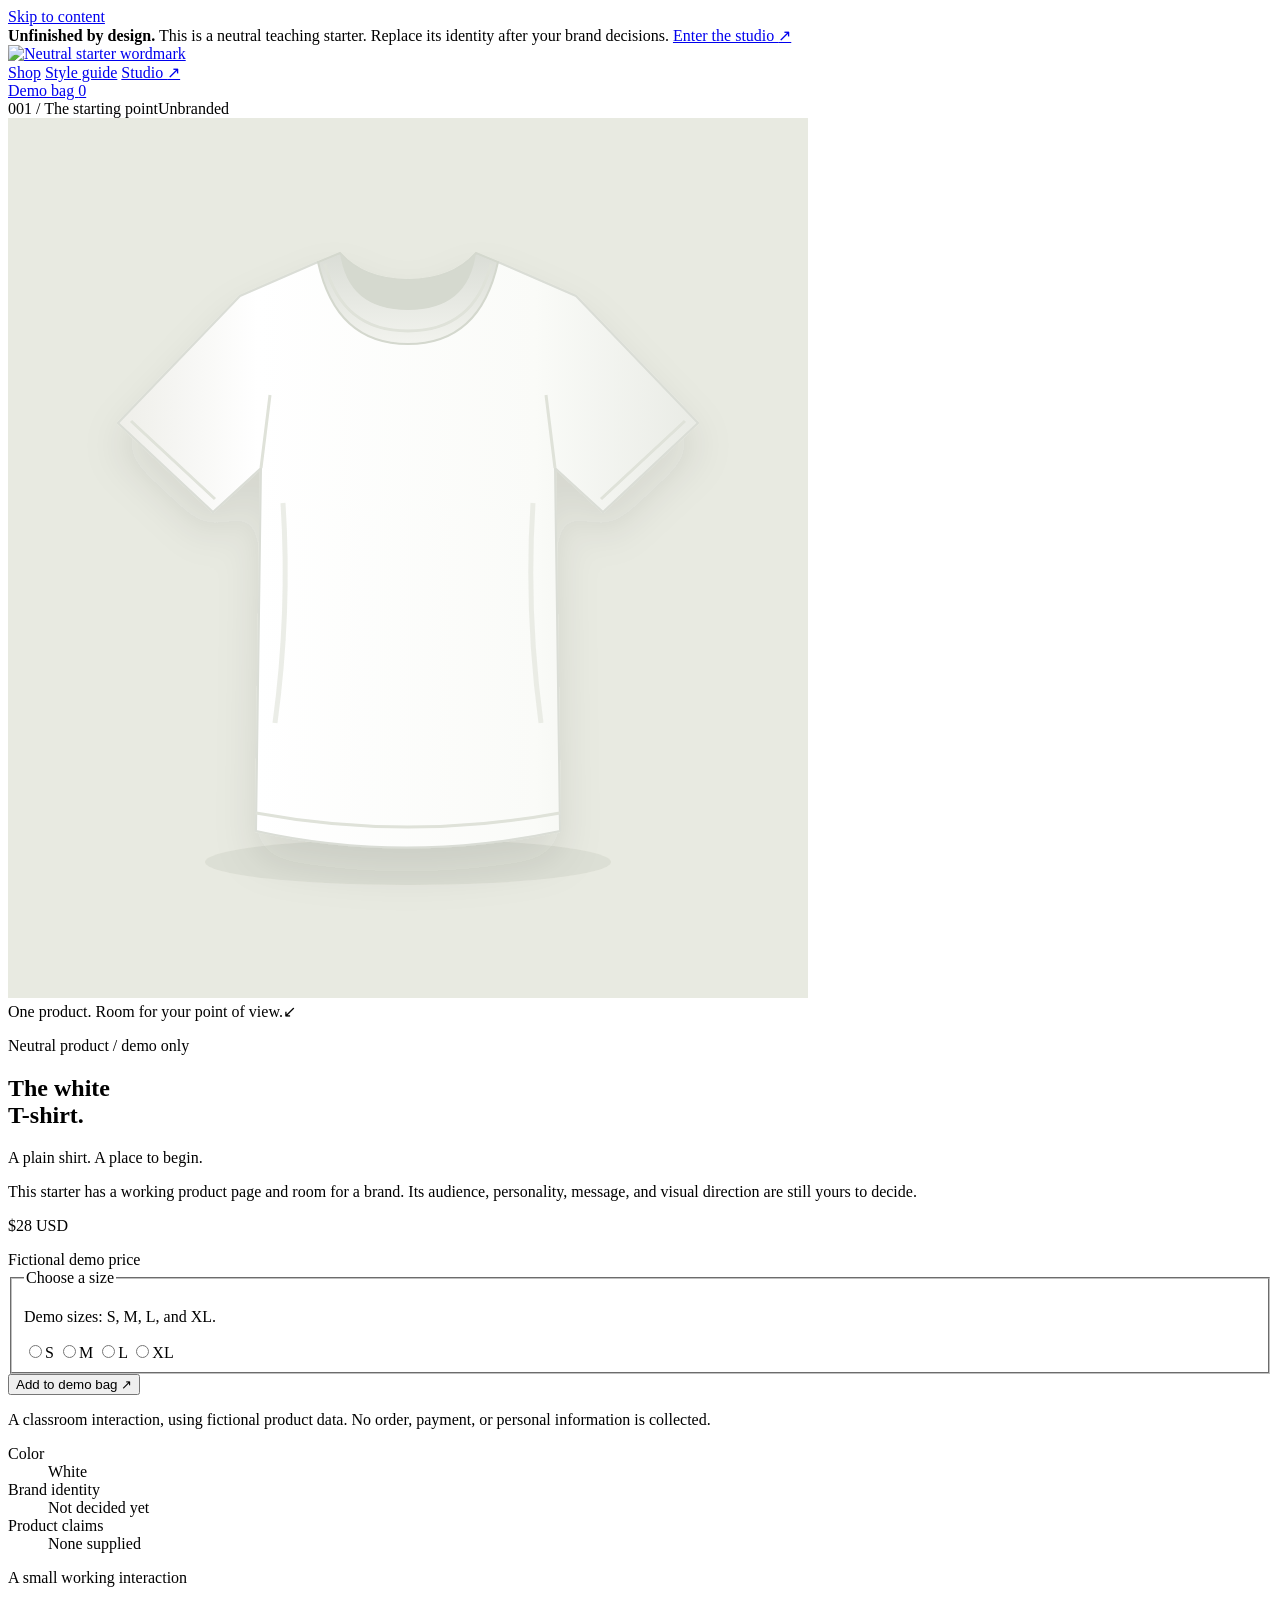
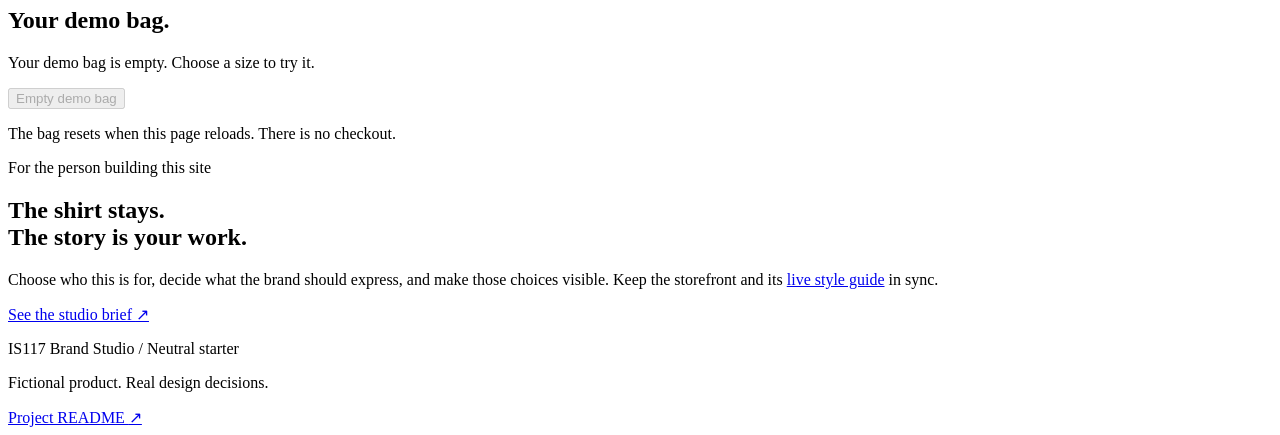
==== public/index.html @ ec57bdcc "Initial commit" ====
<!doctype html>
<html lang="en">
  <head>
    <meta charset="utf-8" />
    <meta name="viewport" content="width=device-width, initial-scale=1" />
    <meta
      name="description"
      content="An unfinished, neutral T-shirt storefront for the IS117 Brand Studio. Build a brand through deliberate, visible design choices."
    />
    <title>Your Brand — neutral storefront starter</title>
    <link rel="icon" href="data:," />
    <link rel="stylesheet" href="styles.css" />
    <script src="shop.js" defer></script>
  </head>
  <body>
    <a class="skip-link" href="#main">Skip to content</a>
    <aside class="starter-notice" aria-label="Starter information">
      <span
        ><strong>Unfinished by design.</strong> This is a neutral teaching
        starter. Replace its identity after your brand decisions.</span
      >
      <a href="studio.html"
        >Enter the studio <span aria-hidden="true">↗</span></a
      >
    </aside>
    <header class="site-header wrap">
      <a
        class="brand-link"
        href="index.html"
        aria-label="Your Brand storefront home"
        ><img
          class="wordmark"
          src="assets/wordmark.svg"
          alt="Neutral starter wordmark"
          width="175"
          height="26"
      /></a>
      <nav class="main-nav" aria-label="Main navigation">
        <a class="nav-link" href="index.html" aria-current="page">Shop</a>
        <a class="nav-link" href="styleguide.html">Style guide</a>
        <a class="nav-link" href="studio.html"
          >Studio <span aria-hidden="true">↗</span></a
        >
      </nav>
      <a class="bag-link" href="#demo-bag" aria-label="View demo bag"
        >Demo bag <span id="bag-count" class="bag-count">0</span></a
      >
    </header>

    <main id="main">
      <section class="product-section wrap" aria-labelledby="product-title">
        <div class="product-visual">
          <div class="visual-label">
            <span>001 / The starting point</span><span>Unbranded</span>
          </div>
          <img
            class="shirt-image"
            src="assets/white-shirt.svg"
            alt="Plain white, unbranded short-sleeved T-shirt"
            width="800"
            height="880"
            fetchpriority="high"
          />
          <div class="image-caption">
            <span>One product. Room for your point of view.</span
            ><span aria-hidden="true">↙</span>
          </div>
        </div>
        <div class="product-information">
          <p class="eyebrow">
            <span class="status-dot" aria-hidden="true"></span> Neutral product
            / demo only
          </p>
          <h1 id="product-title">The white<br />T-shirt.</h1>
          <p class="product-intro">A plain shirt. A place to begin.</p>
          <p class="muted product-description">
            This starter has a working product page and room for a brand. Its
            audience, personality, message, and visual direction are still yours
            to decide.
          </p>
          <div class="price-row">
            <p class="price">$28 <span>USD</span></p>
            <span class="micro-label">Fictional demo price</span>
          </div>
          <form id="product-form" class="product-form" novalidate>
            <fieldset aria-describedby="size-help size-error">
              <legend>Choose a size</legend>
              <p id="size-help" class="field-help">
                Demo sizes: S, M, L, and XL.
              </p>
              <div class="size-options">
                <label class="size-option"
                  ><input type="radio" name="size" value="S" /><span
                    >S</span
                  ></label
                >
                <label class="size-option"
                  ><input type="radio" name="size" value="M" /><span
                    >M</span
                  ></label
                >
                <label class="size-option"
                  ><input type="radio" name="size" value="L" /><span
                    >L</span
                  ></label
                >
                <label class="size-option"
                  ><input type="radio" name="size" value="XL" /><span
                    >XL</span
                  ></label
                >
              </div>
              <p id="size-error" class="field-error" role="alert" hidden>
                Choose a size before adding the shirt to your demo bag.
              </p>
            </fieldset>
            <button class="button button-primary add-button" type="submit">
              Add to demo bag <span aria-hidden="true">↗</span>
            </button>
          </form>
          <p class="demo-disclaimer">
            A classroom interaction, using fictional product data. No order,
            payment, or personal information is collected.
          </p>
          <dl class="product-facts">
            <div>
              <dt>Color</dt>
              <dd>White</dd>
            </div>
            <div>
              <dt>Brand identity</dt>
              <dd>Not decided yet</dd>
            </div>
            <div>
              <dt>Product claims</dt>
              <dd>None supplied</dd>
            </div>
          </dl>
        </div>
      </section>

      <section
        id="demo-bag"
        class="bag-section wrap"
        aria-labelledby="bag-title"
      >
        <div>
          <p class="eyebrow">A small working interaction</p>
          <h2 id="bag-title">Your demo bag.</h2>
        </div>
        <div class="bag-details">
          <p
            id="bag-status"
            class="bag-message"
            role="status"
            aria-live="polite"
            aria-atomic="true"
          >
            Your demo bag is empty. Choose a size to try it.
          </p>
          <ul id="bag-items" class="bag-items"></ul>
          <button id="clear-bag" class="text-button" type="button" disabled>
            Empty demo bag
          </button>
          <p class="field-help">
            The bag resets when this page reloads. There is no checkout.
          </p>
        </div>
      </section>

      <section class="starter-next wrap" aria-labelledby="next-title">
        <p class="eyebrow">For the person building this site</p>
        <h2 id="next-title">The shirt stays.<br />The story is your work.</h2>
        <div>
          <p>
            Choose who this is for, decide what the brand should express, and
            make those choices visible. Keep the storefront and its
            <a href="styleguide.html">live style guide</a> in sync.
          </p>
          <a class="button button-secondary" href="studio.html"
            >See the studio brief <span aria-hidden="true">↗</span></a
          >
        </div>
      </section>
    </main>

    <footer class="site-footer wrap">
      <p>
        IS117 Brand Studio <span class="footer-separator"> / </span> Neutral
        starter
      </p>
      <p class="footer-tagline">Fictional product. Real design decisions.</p>
      <a href="https://github.com/kaw393939/is117-brand-studio#readme"
        >Project README <span aria-hidden="true">↗</span></a
      >
    </footer>
  </body>
</html>
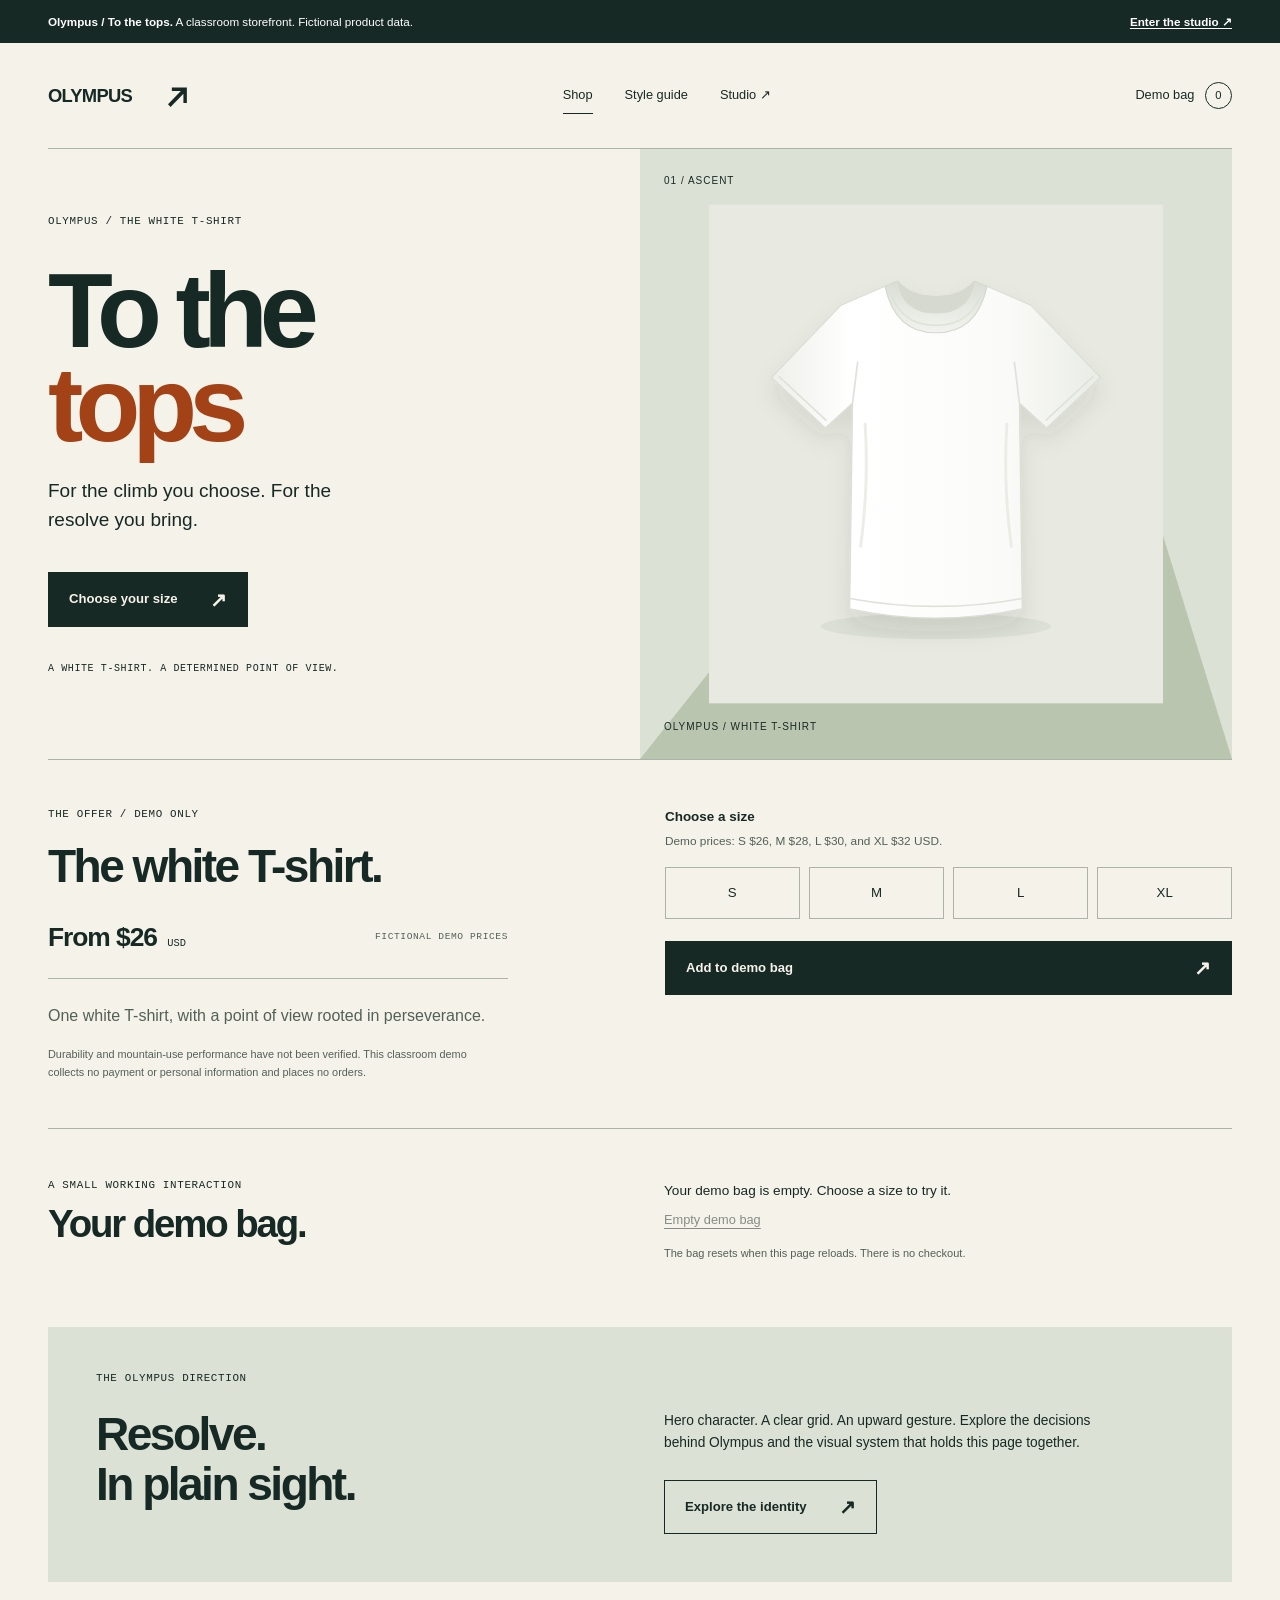
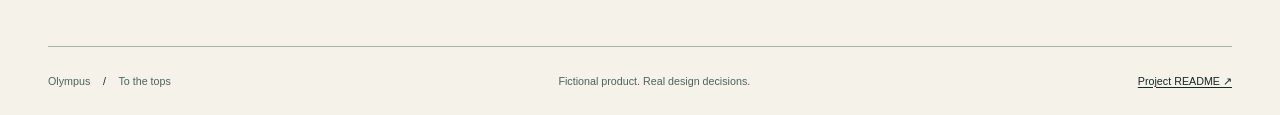
==== commit 77c04530: "Apply Olympus modernist identity across storefront and guide" ====
--- a/public/index.html
+++ b/public/index.html
@@ -5,9 +5,9 @@
     <meta name="viewport" content="width=device-width, initial-scale=1" />
     <meta
       name="description"
-      content="An unfinished, neutral T-shirt storefront for the IS117 Brand Studio. Build a brand through deliberate, visible design choices."
+      content="Olympus. To the tops. A white T-shirt demo with a determined point of view."
     />
-    <title>Your Brand — neutral storefront starter</title>
+    <title>Olympus — To the tops</title>
     <link rel="icon" href="data:," />
     <link rel="stylesheet" href="styles.css" />
     <script src="shop.js" defer></script>
@@ -16,8 +16,8 @@
     <a class="skip-link" href="#main">Skip to content</a>
     <aside class="starter-notice" aria-label="Starter information">
       <span
-        ><strong>Unfinished by design.</strong> This is a neutral teaching
-        starter. Replace its identity after your brand decisions.</span
+        ><strong>Olympus / To the tops.</strong> A classroom storefront.
+        Fictional product data.</span
       >
       <a href="studio.html"
         >Enter the studio <span aria-hidden="true">↗</span></a
@@ -27,11 +27,11 @@
       <a
         class="brand-link"
         href="index.html"
-        aria-label="Your Brand storefront home"
+        aria-label="Olympus storefront home"
         ><img
           class="wordmark"
           src="assets/wordmark.svg"
-          alt="Neutral starter wordmark"
+          alt="Olympus wordmark"
           width="175"
           height="26"
       /></a>
@@ -48,97 +48,89 @@
     </header>
 
     <main id="main">
-      <section class="product-section wrap" aria-labelledby="product-title">
-        <div class="product-visual">
-          <div class="visual-label">
-            <span>001 / The starting point</span><span>Unbranded</span>
-          </div>
-          <img
+      <section class="olympus-hero wrap" aria-labelledby="product-title">
+        <div class="olympus-message">
+          <p class="eyebrow">OLYMPUS / THE WHITE T-SHIRT</p>
+          <h1 id="product-title">To the<br /><em>tops</em></h1>
+          <p class="product-intro">
+            For the climb you choose. For the resolve you bring.
+          </p>
+          <a class="button button-primary" href="#product-form"
+            >Choose your size <span aria-hidden="true">&#8599;</span></a
+          >
+          <p class="micro-label">
+            A white T-shirt. A determined point of view.
+          </p>
+        </div>
+        <div class="olympus-art">
+          <span class="olympus-ridge" aria-hidden="true"></span
+          ><span class="olympus-number" aria-hidden="true">01 / ASCENT</span
+          ><img
             class="shirt-image"
             src="assets/white-shirt.svg"
             alt="Plain white, unbranded short-sleeved T-shirt"
             width="800"
             height="880"
             fetchpriority="high"
-          />
-          <div class="image-caption">
-            <span>One product. Room for your point of view.</span
-            ><span aria-hidden="true">↙</span>
-          </div>
-        </div>
-        <div class="product-information">
-          <p class="eyebrow">
-            <span class="status-dot" aria-hidden="true"></span> Neutral product
-            / demo only
-          </p>
-          <h1 id="product-title">The white<br />T-shirt.</h1>
-          <p class="product-intro">A plain shirt. A place to begin.</p>
-          <p class="muted product-description">
-            This starter has a working product page and room for a brand. Its
-            audience, personality, message, and visual direction are still yours
-            to decide.
-          </p>
-          <div class="price-row">
-            <p class="price">$28 <span>USD</span></p>
-            <span class="micro-label">Fictional demo price</span>
-          </div>
-          <form id="product-form" class="product-form" novalidate>
-            <fieldset aria-describedby="size-help size-error">
-              <legend>Choose a size</legend>
-              <p id="size-help" class="field-help">
-                Demo sizes: S, M, L, and XL.
-              </p>
-              <div class="size-options">
-                <label class="size-option"
-                  ><input type="radio" name="size" value="S" /><span
-                    >S</span
-                  ></label
-                >
-                <label class="size-option"
-                  ><input type="radio" name="size" value="M" /><span
-                    >M</span
-                  ></label
-                >
-                <label class="size-option"
-                  ><input type="radio" name="size" value="L" /><span
-                    >L</span
-                  ></label
-                >
-                <label class="size-option"
-                  ><input type="radio" name="size" value="XL" /><span
-                    >XL</span
-                  ></label
-                >
-              </div>
-              <p id="size-error" class="field-error" role="alert" hidden>
-                Choose a size before adding the shirt to your demo bag.
-              </p>
-            </fieldset>
-            <button class="button button-primary add-button" type="submit">
-              Add to demo bag <span aria-hidden="true">↗</span>
-            </button>
-          </form>
-          <p class="demo-disclaimer">
-            A classroom interaction, using fictional product data. No order,
-            payment, or personal information is collected.
-          </p>
-          <dl class="product-facts">
-            <div>
-              <dt>Color</dt>
-              <dd>White</dd>
-            </div>
-            <div>
-              <dt>Brand identity</dt>
-              <dd>Not decided yet</dd>
-            </div>
-            <div>
-              <dt>Product claims</dt>
-              <dd>None supplied</dd>
-            </div>
-          </dl>
+          /><span class="olympus-caption">OLYMPUS / WHITE T-SHIRT</span>
         </div>
       </section>
-
+      <section class="olympus-product wrap" aria-labelledby="offer-title">
+        <div>
+          <p class="eyebrow">THE OFFER / DEMO ONLY</p>
+          <h2 id="offer-title">The white T-shirt.</h2>
+          <div class="price-row">
+            <p class="price" aria-live="polite" aria-atomic="true">
+              <b id="product-price">From $26</b> <span>USD</span>
+            </p>
+            <span class="micro-label">Fictional demo prices</span>
+          </div>
+          <p class="muted">
+            One white T-shirt, with a point of view rooted in perseverance.
+          </p>
+          <p class="demo-disclaimer">
+            Durability and mountain-use performance have not been verified. This
+            classroom demo collects no payment or personal information and
+            places no orders.
+          </p>
+        </div>
+        <form id="product-form" class="product-form" novalidate>
+          <fieldset aria-describedby="size-help size-error">
+            <legend>Choose a size</legend>
+            <p id="size-help" class="field-help">
+              Demo prices: S $26, M $28, L $30, and XL $32 USD.
+            </p>
+            <div class="size-options">
+              <label class="size-option"
+                ><input type="radio" name="size" value="S" /><span
+                  >S</span
+                ></label
+              >
+              <label class="size-option"
+                ><input type="radio" name="size" value="M" /><span
+                  >M</span
+                ></label
+              >
+              <label class="size-option"
+                ><input type="radio" name="size" value="L" /><span
+                  >L</span
+                ></label
+              >
+              <label class="size-option"
+                ><input type="radio" name="size" value="XL" /><span
+                  >XL</span
+                ></label
+              >
+            </div>
+            <p id="size-error" class="field-error" role="alert" hidden>
+              Choose a size before adding the shirt to your demo bag.
+            </p>
+          </fieldset>
+          <button class="button button-primary add-button" type="submit">
+            Add to demo bag <span aria-hidden="true">↗</span>
+          </button>
+        </form>
+      </section>
       <section
         id="demo-bag"
         class="bag-section wrap"
@@ -167,30 +159,25 @@
           </p>
         </div>
       </section>
-
       <section class="starter-next wrap" aria-labelledby="next-title">
-        <p class="eyebrow">For the person building this site</p>
-        <h2 id="next-title">The shirt stays.<br />The story is your work.</h2>
+        <p class="eyebrow">THE OLYMPUS DIRECTION</p>
+        <h2 id="next-title">Resolve.<br />In plain sight.</h2>
         <div>
           <p>
-            Choose who this is for, decide what the brand should express, and
-            make those choices visible. Keep the storefront and its
-            <a href="styleguide.html">live style guide</a> in sync.
+            Hero character. A clear grid. An upward gesture. Explore the
+            decisions behind Olympus and the visual system that holds this page
+            together.
           </p>
-          <a class="button button-secondary" href="studio.html"
-            >See the studio brief <span aria-hidden="true">↗</span></a
+          <a class="button button-secondary" href="styleguide.html"
+            >Explore the identity <span aria-hidden="true">&#8599;</span></a
           >
         </div>
       </section>
     </main>
-
     <footer class="site-footer wrap">
-      <p>
-        IS117 Brand Studio <span class="footer-separator"> / </span> Neutral
-        starter
-      </p>
+      <p>Olympus <span class="footer-separator"> / </span> To the tops</p>
       <p class="footer-tagline">Fictional product. Real design decisions.</p>
-      <a href="https://github.com/kaw393939/is117-brand-studio#readme"
+      <a href="https://github.com/NorthernLadd/Is117_White_Tshirt#readme"
         >Project README <span aria-hidden="true">↗</span></a
       >
     </footer>
--- a/public/styles.css
+++ b/public/styles.css
@@ -0,0 +1,1428 @@
+/* Olympus modernist identity: shared tokens for storefront, guide and studio. */
+:root {
+  --color-paper: #f5f2e9;
+  --color-ink: #172925;
+  --color-muted: #526158;
+  --color-line: #abb4a8;
+  --color-accent: #a34217;
+  --color-soft: #dbe1d4;
+  --color-white: #fff;
+  --color-danger: #992e28;
+  --font-body: arial, helvetica, sans-serif;
+  --font-display: arial, helvetica, sans-serif;
+  --font-mono: ui-monospace, sfmono-regular, consolas, monospace;
+  --space-1: 0.5rem;
+  --space-2: 1rem;
+  --space-3: 1.5rem;
+  --space-4: 2rem;
+  --space-5: 3rem;
+  --space-6: 4rem;
+  --page-width: 1440px;
+}
+
+* {
+  box-sizing: border-box;
+}
+
+html {
+  scroll-behavior: smooth;
+  scroll-padding-top: 1.5rem;
+}
+
+body {
+  margin: 0;
+  background: var(--color-paper);
+  color: var(--color-ink);
+  font-family: var(--font-body);
+  line-height: 1.6;
+  -webkit-font-smoothing: antialiased;
+}
+
+img,
+svg {
+  display: block;
+  max-width: 100%;
+}
+
+button,
+a,
+input {
+  -webkit-tap-highlight-color: transparent;
+}
+
+a {
+  color: inherit;
+  text-underline-offset: 0.2em;
+  text-decoration-thickness: 1px;
+}
+
+a:hover {
+  text-decoration-thickness: 2px;
+}
+
+button,
+input {
+  font: inherit;
+}
+
+button {
+  cursor: pointer;
+}
+
+button:disabled {
+  cursor: default;
+}
+
+:focus-visible {
+  outline: 3px solid var(--color-ink);
+  outline-offset: 5px;
+}
+
+[hidden] {
+  display: none !important;
+}
+
+::selection {
+  background: var(--color-accent);
+  color: var(--color-white);
+}
+
+h1,
+h2,
+h3,
+p {
+  margin: 0;
+}
+
+h1,
+h2,
+h3 {
+  font-family: var(--font-display);
+  font-weight: 700;
+}
+
+h1 {
+  font-weight: 900;
+  font-size: clamp(3.4rem, 6.25vw, 6.6rem);
+  line-height: 0.99;
+  letter-spacing: -0.075em;
+}
+
+h2 {
+  font-size: clamp(2rem, 3.6vw, 3.75rem);
+  line-height: 1.08;
+  letter-spacing: -0.055em;
+}
+
+h3 {
+  font-size: 1.3rem;
+  line-height: 1.3;
+  letter-spacing: -0.03em;
+}
+
+p + p {
+  margin-top: var(--space-2);
+}
+
+.wrap {
+  width: min(calc(100% - 6rem), var(--page-width));
+  margin-inline: auto;
+}
+
+.muted {
+  color: var(--color-muted);
+}
+
+.eyebrow,
+.micro-label,
+.visual-label,
+.image-caption,
+.section-number,
+.type-label,
+.token-name {
+  font-family: var(--font-mono);
+  font-size: 0.68rem;
+  font-weight: 500;
+  line-height: 1.5;
+  letter-spacing: 0.06em;
+  text-transform: uppercase;
+}
+
+.eyebrow {
+  display: flex;
+  align-items: center;
+  gap: 0.55rem;
+}
+
+.status-dot {
+  width: 7px;
+  height: 7px;
+  display: inline-block;
+  background: var(--color-ink);
+  border-radius: 50%;
+}
+
+.skip-link {
+  position: fixed;
+  top: 8px;
+  left: 8px;
+  z-index: 10;
+  transform: translateY(-180%);
+  padding: 0.75rem 1rem;
+  background: var(--color-ink);
+  color: var(--color-white);
+}
+
+.skip-link:focus {
+  transform: translateY(0);
+}
+
+.starter-notice {
+  display: flex;
+  justify-content: space-between;
+  align-items: center;
+  gap: 1.5rem;
+  padding: 0.8rem 3rem;
+  background: var(--color-ink);
+  color: var(--color-white);
+  font-size: 0.73rem;
+  line-height: 1.5;
+}
+
+.starter-notice a {
+  flex-shrink: 0;
+  font-weight: 650;
+}
+
+.site-header {
+  min-height: 106px;
+  display: flex;
+  align-items: center;
+  gap: 3rem;
+  border-bottom: 1px solid var(--color-line);
+}
+
+.brand-link {
+  display: inline-block;
+  flex-shrink: 0;
+}
+
+.wordmark {
+  width: 150px;
+  height: auto;
+}
+
+.main-nav {
+  display: flex;
+  justify-content: center;
+  align-items: center;
+  gap: 2rem;
+  margin-inline: auto;
+}
+
+.nav-link,
+.bag-link {
+  text-decoration: none;
+  font-size: 0.8rem;
+}
+
+.nav-link {
+  padding-block: 0.5rem;
+  border-bottom: 1px solid transparent;
+}
+
+.nav-link:hover,
+.nav-link[aria-current="page"] {
+  border-color: currentcolor;
+}
+
+.bag-link {
+  display: flex;
+  align-items: center;
+  gap: 0.65rem;
+  white-space: nowrap;
+}
+
+.bag-count {
+  display: grid;
+  place-items: center;
+  min-width: 1.7rem;
+  height: 1.7rem;
+  border: 1px solid var(--color-ink);
+  border-radius: 50%;
+  font-size: 0.7rem;
+}
+
+.product-section {
+  display: grid;
+  grid-template-columns: 1.13fr 1fr;
+  gap: clamp(3rem, 7vw, 8rem);
+  padding-block: var(--space-5) 5rem;
+  align-items: start;
+}
+
+.product-visual {
+  position: relative;
+  background: var(--color-soft);
+}
+
+.visual-label {
+  position: absolute;
+  z-index: 1;
+  inset: 1.3rem 1.4rem auto;
+  display: flex;
+  justify-content: space-between;
+  gap: 1rem;
+  font-size: 0.6rem;
+}
+
+.shirt-image {
+  width: 100%;
+  height: auto;
+  aspect-ratio: 800 / 880;
+  object-fit: contain;
+}
+
+.image-caption {
+  display: flex;
+  align-items: center;
+  justify-content: space-between;
+  gap: 1rem;
+  padding: 1.2rem 1.4rem;
+  border-top: 1px solid var(--color-line);
+  font-size: 0.59rem;
+}
+
+.image-caption > :last-child {
+  font-family: var(--font-body);
+  font-size: 1.5rem;
+  line-height: 1;
+}
+
+.product-information {
+  max-width: 530px;
+  padding-block: 1rem;
+}
+
+.product-information h1 {
+  margin-top: 1.6rem;
+}
+
+.product-intro {
+  font-size: 1.2rem;
+  line-height: 1.5;
+  margin-top: 1.8rem;
+  letter-spacing: -0.025em;
+}
+
+.product-description {
+  margin-top: 0.6rem;
+  font-size: 0.88rem;
+  max-width: 430px;
+}
+
+.price-row {
+  display: flex;
+  align-items: center;
+  justify-content: space-between;
+  gap: 1rem;
+  margin-block: 2rem 1.5rem;
+  padding-bottom: 1.2rem;
+  border-bottom: 1px solid var(--color-line);
+}
+
+.price {
+  font-size: 1.65rem;
+  letter-spacing: -0.04em;
+  font-weight: 600;
+}
+
+.price span {
+  font-family: var(--font-mono);
+  font-size: 0.65rem;
+  font-weight: 400;
+  letter-spacing: 0;
+  margin-left: 0.25rem;
+}
+
+.price-row .micro-label {
+  color: var(--color-muted);
+  font-size: 0.6rem;
+}
+
+fieldset {
+  padding: 0;
+  margin: 0;
+  border: 0;
+  min-width: 0;
+}
+
+legend {
+  padding: 0;
+  font-size: 0.84rem;
+  font-weight: 650;
+}
+
+.field-help {
+  margin-top: 0.3rem;
+  color: var(--color-muted);
+  font-size: 0.74rem;
+}
+
+.size-options {
+  display: grid;
+  grid-template-columns: repeat(4, 1fr);
+  gap: 0.6rem;
+  margin-top: 1rem;
+}
+
+.size-option {
+  position: relative;
+  cursor: pointer;
+}
+
+.size-option input {
+  position: absolute;
+  opacity: 0;
+  width: 100%;
+  height: 100%;
+  margin: 0;
+  cursor: pointer;
+}
+
+.size-option span {
+  display: grid;
+  place-items: center;
+  min-height: 3.2rem;
+  border: 1px solid var(--color-line);
+  background: var(--color-paper);
+  font-size: 0.83rem;
+  transition:
+    background 150ms ease,
+    border-color 150ms ease;
+}
+
+.size-option input:checked + span {
+  background: var(--color-ink);
+  border-color: var(--color-ink);
+  color: var(--color-paper);
+}
+
+.size-option input:hover + span {
+  border-color: var(--color-ink);
+}
+
+.size-option input:focus-visible + span {
+  outline: 3px solid var(--color-ink);
+  outline-offset: 4px;
+}
+
+.size-option input:focus-visible {
+  outline: none;
+}
+
+.field-error {
+  color: var(--color-danger);
+  font-size: 0.8rem;
+  margin-top: 0.9rem;
+  font-weight: 700;
+}
+
+.button {
+  display: inline-flex;
+  align-items: center;
+  justify-content: space-between;
+  gap: 2rem;
+  min-height: 3.4rem;
+  border: 1px solid var(--color-ink);
+  padding: 0.9rem 1.25rem;
+  font-size: 0.82rem;
+  font-weight: 700;
+  line-height: 1.4;
+  text-decoration: none;
+  transition:
+    background 150ms ease,
+    color 150ms ease;
+}
+
+.button > span[aria-hidden] {
+  font-size: 1.25rem;
+  line-height: 1;
+}
+
+.button-primary {
+  background: var(--color-ink);
+  color: var(--color-paper);
+}
+
+.button-primary:hover {
+  background: var(--color-accent);
+  color: var(--color-white);
+}
+
+.button-secondary {
+  background: transparent;
+  color: var(--color-ink);
+}
+
+.button-secondary:hover {
+  background: var(--color-soft);
+}
+
+.add-button {
+  width: 100%;
+  margin-top: 1.4rem;
+}
+
+.demo-disclaimer {
+  font-size: 0.68rem;
+  line-height: 1.65;
+  color: var(--color-muted);
+  margin-top: 0.9rem;
+  max-width: 420px;
+}
+
+.product-facts {
+  margin-bottom: 0;
+  margin-top: 1.8rem;
+}
+
+.product-facts div {
+  display: flex;
+  justify-content: space-between;
+  gap: 1rem;
+  padding-block: 0.62rem;
+  border-top: 1px solid var(--color-line);
+  font-size: 0.71rem;
+}
+
+.product-facts dt {
+  color: var(--color-muted);
+}
+
+.product-facts dd {
+  margin: 0;
+  font-weight: 500;
+  text-align: right;
+}
+
+.bag-section {
+  display: grid;
+  grid-template-columns: 1fr 1fr;
+  gap: 3rem;
+  border-top: 1px solid var(--color-line);
+  padding-block: 3rem;
+}
+
+.bag-section h2 {
+  margin-top: 0.6rem;
+  font-size: clamp(2rem, 3vw, 3rem);
+}
+
+.bag-details {
+  padding-top: 0.2rem;
+  font-size: 0.85rem;
+}
+
+.bag-message {
+  max-width: 500px;
+}
+
+.bag-items {
+  list-style: none;
+  margin: 1rem 0;
+  padding: 0;
+}
+
+.bag-items:empty {
+  margin: 0;
+}
+
+.bag-items li {
+  padding-block: 0.55rem;
+  border-bottom: 1px solid var(--color-line);
+  font-size: 0.78rem;
+}
+
+.text-button {
+  padding: 0.5rem 0;
+  border: 0;
+  background: transparent;
+  color: var(--color-ink);
+  font-size: 0.8rem;
+  text-decoration: underline;
+  text-underline-offset: 0.25rem;
+}
+
+.text-button:disabled {
+  opacity: 0.5;
+}
+
+.bag-details .field-help {
+  margin-top: 0.4rem;
+  font-size: 0.69rem;
+}
+
+.starter-next {
+  display: grid;
+  grid-template-columns: 1fr 1fr;
+  gap: 1.5rem 3rem;
+  background: var(--color-soft);
+  padding: 2.7rem 3rem 3rem;
+  margin-block: 1rem 4rem;
+}
+
+.starter-next > .eyebrow {
+  grid-column: 1 / -1;
+}
+
+.starter-next > div {
+  max-width: 470px;
+  font-size: 0.86rem;
+}
+
+.starter-next .button {
+  margin-top: 1.6rem;
+}
+
+.site-footer {
+  display: flex;
+  align-items: center;
+  justify-content: space-between;
+  gap: 2rem;
+  border-top: 1px solid var(--color-line);
+  padding-block: 1.6rem;
+  font-size: 0.67rem;
+  color: var(--color-muted);
+}
+
+.footer-tagline {
+  margin: 0;
+}
+
+.footer-separator {
+  margin-inline: 0.6rem;
+  color: var(--color-ink);
+}
+
+.site-footer a {
+  color: var(--color-ink);
+}
+
+/* Shared editorial pages */
+.page-hero {
+  padding-block: 4.5rem 3.8rem;
+  display: grid;
+  grid-template-columns: 1.25fr 0.75fr;
+  align-items: end;
+  gap: 1.3rem 4rem;
+}
+
+.page-hero > .eyebrow {
+  grid-column: 1 / -1;
+}
+
+.page-hero h1 {
+  font-size: clamp(3.5rem, 6.8vw, 7.3rem);
+}
+
+.page-hero .hero-summary {
+  max-width: 400px;
+  font-size: 0.95rem;
+  color: var(--color-muted);
+  padding-bottom: 0.25rem;
+}
+
+.hero-summary strong {
+  font-weight: 700;
+  color: var(--color-ink);
+}
+
+.page-subnav {
+  display: flex;
+  flex-wrap: wrap;
+  gap: 0.6rem 1.8rem;
+  padding-block: 1rem;
+  border-top: 1px solid var(--color-line);
+  border-bottom: 1px solid var(--color-line);
+  font-size: 0.76rem;
+}
+
+.section-link {
+  text-decoration: none;
+}
+
+.section-link:hover {
+  text-decoration: underline;
+}
+
+.guide-section {
+  padding-block: 3rem;
+  border-bottom: 1px solid var(--color-line);
+  display: grid;
+  grid-template-columns: 0.32fr 1fr;
+  column-gap: 3rem;
+}
+
+.section-heading .section-number {
+  color: var(--color-muted);
+  display: block;
+  margin-bottom: 0.8rem;
+}
+
+.section-heading h2 {
+  font-size: clamp(1.7rem, 2.5vw, 2.65rem);
+}
+
+.section-heading p {
+  font-size: 0.78rem;
+  color: var(--color-muted);
+  margin-top: 1rem;
+  max-width: 210px;
+}
+
+.guide-content {
+  min-width: 0;
+}
+
+.draft-label {
+  display: inline-block;
+  padding: 0.3rem 0.55rem;
+  background: var(--color-accent);
+  color: var(--color-white);
+  font-family: var(--font-mono);
+  font-size: 0.6rem;
+  line-height: 1.4;
+  letter-spacing: 0.03em;
+  text-transform: uppercase;
+}
+
+.decision-grid {
+  display: grid;
+  grid-template-columns: repeat(3, 1fr);
+  gap: 1.5rem;
+  margin-top: 1.6rem;
+}
+
+.decision-grid > div {
+  border-top: 1px solid var(--color-line);
+  padding-top: 0.8rem;
+}
+
+.decision-grid h3 {
+  font-size: 0.85rem;
+  font-weight: 650;
+  letter-spacing: 0;
+}
+
+.decision-grid p {
+  font-size: 0.8rem;
+  color: var(--color-muted);
+  margin-top: 0.5rem;
+}
+
+.decision-grid .undecided {
+  font-size: 1.5rem;
+  font-weight: 450;
+  color: var(--color-ink);
+  letter-spacing: -0.04em;
+}
+
+.logo-board {
+  min-height: 230px;
+  display: grid;
+  place-items: center;
+  padding: 3rem;
+  background: var(--color-white);
+  border: 1px solid var(--color-line);
+}
+
+.logo-board img {
+  width: min(100%, 380px);
+}
+
+.logo-variants {
+  display: grid;
+  grid-template-columns: 1fr 1fr;
+  border: 1px solid var(--color-line);
+  border-top: 0;
+}
+
+.logo-variant {
+  min-height: 140px;
+  padding: 1.5rem;
+  display: flex;
+  flex-direction: column;
+  justify-content: space-between;
+  gap: 1.5rem;
+}
+
+.logo-variant + .logo-variant {
+  border-left: 1px solid var(--color-line);
+}
+
+.logo-small {
+  width: 110px;
+  height: auto;
+}
+
+.logo-mono {
+  width: 190px;
+  filter: none;
+}
+
+.logo-variant p,
+.guide-note {
+  font-size: 0.73rem;
+  color: var(--color-muted);
+}
+
+.guide-note {
+  margin-top: 1rem;
+  max-width: 680px;
+}
+
+.palette-grid {
+  display: grid;
+  grid-template-columns: repeat(5, 1fr);
+  gap: 0.65rem;
+}
+
+.color-swatch {
+  height: 120px;
+  border: 1px solid var(--color-line);
+  background: var(--swatch-color);
+}
+
+.palette-card h3 {
+  font-size: 0.76rem;
+  letter-spacing: 0;
+  font-weight: 650;
+  margin-top: 0.65rem;
+}
+
+.palette-card code {
+  font-family: var(--font-mono);
+  font-size: 0.65rem;
+  color: var(--color-muted);
+  display: block;
+  margin-top: 0.15rem;
+}
+
+.palette-card p {
+  font-size: 0.66rem;
+  color: var(--color-muted);
+  margin-top: 0.4rem;
+  line-height: 1.5;
+}
+
+.type-specimen {
+  border-top: 1px solid var(--color-line);
+  padding-block: 1.3rem;
+}
+
+.type-specimen:first-child {
+  border-top: 0;
+  padding-top: 0;
+}
+
+.type-label {
+  display: block;
+  margin-bottom: 1rem;
+  color: var(--color-muted);
+  font-size: 0.6rem;
+}
+
+.type-display {
+  font-family: var(--font-display);
+  font-size: clamp(2.5rem, 4.5vw, 5rem);
+  font-weight: 900;
+  letter-spacing: -0.075em;
+  line-height: 1;
+  max-width: 700px;
+}
+
+.type-body {
+  font-family: var(--font-body);
+  font-size: 1rem;
+  max-width: 570px;
+}
+
+.type-mono {
+  font-family: var(--font-mono);
+  text-transform: uppercase;
+  font-size: 0.7rem;
+  letter-spacing: 0.06em;
+}
+
+.spacing-grid {
+  display: flex;
+  flex-wrap: wrap;
+  align-items: start;
+  gap: 2rem;
+}
+
+.spacing-token {
+  min-width: 52px;
+}
+
+.spacing-bar {
+  width: var(--token-size);
+  height: 40px;
+  background: var(--color-ink);
+  margin-bottom: 0.9rem;
+}
+
+.token-name {
+  display: block;
+  font-size: 0.6rem;
+}
+
+.spacing-token code {
+  font-family: var(--font-mono);
+  color: var(--color-muted);
+  font-size: 0.65rem;
+}
+
+.button-samples {
+  display: flex;
+  flex-wrap: wrap;
+  gap: 1rem;
+}
+
+.button-samples .button {
+  min-width: 185px;
+}
+
+.voice-grid {
+  display: grid;
+  grid-template-columns: 1fr 1fr;
+  gap: 2rem;
+}
+
+.voice-grid h3 {
+  font-size: 0.95rem;
+  font-weight: 600;
+  margin-bottom: 0.65rem;
+}
+
+.voice-grid p {
+  font-size: 0.84rem;
+  color: var(--color-muted);
+}
+
+.voice-example {
+  font-size: 1.7rem !important;
+  color: var(--color-ink) !important;
+  letter-spacing: -0.035em;
+  line-height: 1.3;
+}
+
+.guide-footer-note {
+  display: flex;
+  gap: 2rem;
+  align-items: center;
+  justify-content: space-between;
+  background: var(--color-soft);
+  padding: 1.5rem 2rem;
+  margin-block: 2rem 4rem;
+}
+
+.guide-footer-note p {
+  font-size: 0.83rem;
+  max-width: 680px;
+}
+
+.guide-footer-note a {
+  font-size: 0.8rem;
+  white-space: nowrap;
+}
+
+@media (width >= 1600px) {
+  .product-section {
+    gap: 8rem;
+  }
+}
+
+@media (width <= 1100px) {
+  .wrap {
+    width: calc(100% - 4rem);
+  }
+
+  .starter-notice {
+    padding-inline: 2rem;
+  }
+
+  .site-header {
+    gap: 1.7rem;
+  }
+
+  .main-nav {
+    gap: 1.25rem;
+  }
+
+  .product-section {
+    gap: 3rem;
+    align-items: start;
+  }
+
+  .product-information h1 {
+    font-size: clamp(3.4rem, 7vw, 5rem);
+  }
+
+  .product-information {
+    padding-top: 0.5rem;
+  }
+
+  .product-intro {
+    margin-top: 1.4rem;
+  }
+
+  .price-row {
+    margin-top: 1.5rem;
+  }
+
+  .page-hero {
+    column-gap: 2rem;
+  }
+
+  .guide-section {
+    grid-template-columns: 0.35fr 1fr;
+    gap: 2rem;
+  }
+
+  .palette-grid {
+    grid-template-columns: repeat(3, 1fr);
+    row-gap: 1.6rem;
+  }
+}
+
+@media (width <= 760px) {
+  .wrap {
+    width: calc(100% - 2.5rem);
+  }
+
+  .starter-notice {
+    padding: 0.75rem 1.25rem;
+    font-size: 0.67rem;
+    gap: 1rem;
+  }
+
+  .starter-notice > span {
+    max-width: 480px;
+  }
+
+  .starter-notice a {
+    font-size: 0.65rem;
+  }
+
+  .site-header {
+    min-height: 108px;
+    display: grid;
+    grid-template-columns: 1fr auto;
+    gap: 0.5rem 1rem;
+    padding-block: 1.2rem 1rem;
+  }
+
+  .wordmark {
+    width: 130px;
+  }
+
+  .main-nav {
+    grid-row: 2;
+    grid-column: 1 / -1;
+    margin: 0;
+    justify-content: flex-start;
+    gap: 1.5rem;
+  }
+
+  .nav-link,
+  .bag-link {
+    font-size: 0.73rem;
+  }
+
+  .bag-link {
+    grid-column: 2;
+    grid-row: 1;
+  }
+
+  .bag-count {
+    min-width: 1.5rem;
+    height: 1.5rem;
+  }
+
+  .product-section {
+    grid-template-columns: 1fr;
+    gap: 2rem;
+    padding-block: 1.5rem 3rem;
+  }
+
+  .product-visual {
+    max-width: 600px;
+    width: 100%;
+    margin-inline: auto;
+  }
+
+  .shirt-image {
+    max-height: 530px;
+  }
+
+  .product-information {
+    max-width: none;
+    padding: 0;
+  }
+
+  .product-information h1 {
+    font-size: clamp(4.2rem, 13vw, 7rem);
+    margin-top: 1rem;
+  }
+
+  .product-intro {
+    font-size: 1.1rem;
+    margin-top: 1.4rem;
+  }
+
+  .product-description {
+    max-width: 580px;
+  }
+
+  .product-facts {
+    margin-top: 1.5rem;
+  }
+
+  .bag-section {
+    grid-template-columns: 1fr;
+    gap: 1.3rem;
+    padding-block: 2rem;
+  }
+
+  .bag-section h2 {
+    margin-top: 0.6rem;
+  }
+
+  .starter-next {
+    grid-template-columns: 1fr;
+    padding: 1.8rem;
+    gap: 1.3rem;
+    margin-block: 1rem 3rem;
+  }
+
+  .starter-next > div {
+    max-width: none;
+  }
+
+  .site-footer {
+    flex-wrap: wrap;
+    gap: 0.7rem 2rem;
+    padding-block: 1.5rem;
+  }
+
+  .footer-tagline {
+    display: none;
+  }
+
+  .page-hero {
+    padding-block: 2.5rem;
+    grid-template-columns: 1fr;
+    row-gap: 1.4rem;
+  }
+
+  .page-hero h1 {
+    font-size: clamp(3.7rem, 11vw, 6rem);
+  }
+
+  .page-hero .hero-summary {
+    max-width: 570px;
+    font-size: 0.9rem;
+  }
+
+  .page-subnav {
+    gap: 0.6rem 1.2rem;
+    font-size: 0.72rem;
+  }
+
+  .guide-section {
+    grid-template-columns: 1fr;
+    gap: 1.8rem;
+    padding-block: 2.3rem;
+  }
+
+  .section-heading {
+    display: grid;
+    grid-template-columns: 1fr 1fr;
+    column-gap: 2rem;
+  }
+
+  .section-heading .section-number {
+    grid-column: 1 / -1;
+    margin-bottom: 0.5rem;
+  }
+
+  .section-heading p {
+    max-width: none;
+    margin: 0;
+    font-size: 0.73rem;
+  }
+
+  .decision-grid {
+    gap: 1rem;
+  }
+
+  .decision-grid .undecided {
+    font-size: 1.3rem;
+  }
+
+  .decision-grid p {
+    font-size: 0.73rem;
+  }
+
+  .palette-grid {
+    grid-template-columns: repeat(5, 1fr);
+  }
+
+  .color-swatch {
+    height: 85px;
+  }
+
+  .palette-card p {
+    font-size: 0.62rem;
+  }
+
+  .palette-card code {
+    font-size: 0.57rem;
+  }
+
+  .guide-footer-note {
+    flex-direction: column;
+    align-items: start;
+    gap: 1rem;
+    margin-block: 1.5rem 3rem;
+    padding: 1.5rem;
+  }
+}
+
+@media (width <= 420px) {
+  .starter-notice {
+    align-items: start;
+    flex-direction: column;
+    gap: 0.35rem;
+  }
+
+  .visual-label {
+    inset: 1rem 1rem auto;
+    font-size: 0.53rem;
+  }
+
+  .image-caption {
+    font-size: 0.53rem;
+    padding: 1rem;
+  }
+
+  .price-row .micro-label {
+    font-size: 0.54rem;
+  }
+
+  .section-heading {
+    grid-template-columns: 1fr;
+    gap: 0.6rem;
+  }
+
+  .section-heading .section-number {
+    margin: 0;
+  }
+
+  .decision-grid {
+    grid-template-columns: 1fr;
+    gap: 1.2rem;
+  }
+
+  .decision-grid > div {
+    display: grid;
+    grid-template-columns: 0.5fr 1fr;
+    gap: 0.4rem 1rem;
+  }
+
+  .decision-grid p {
+    margin-top: 0;
+  }
+
+  .decision-grid p:last-child {
+    grid-column: 2;
+  }
+
+  .palette-grid {
+    grid-template-columns: repeat(3, 1fr);
+  }
+
+  .color-swatch {
+    height: 90px;
+  }
+
+  .logo-board {
+    min-height: 190px;
+    padding: 2rem;
+  }
+
+  .logo-variants {
+    grid-template-columns: 1fr;
+  }
+
+  .logo-variant {
+    min-height: 125px;
+  }
+
+  .logo-variant + .logo-variant {
+    border-left: 0;
+    border-top: 1px solid var(--color-line);
+  }
+
+  .voice-grid {
+    grid-template-columns: 1fr;
+    gap: 1.5rem;
+  }
+}
+
+@media (prefers-reduced-motion: reduce) {
+  html {
+    scroll-behavior: auto;
+  }
+
+  *,
+  *::before,
+  *::after {
+    transition: none !important;
+    animation: none !important;
+  }
+}
+
+/* Olympus: selected modernist identity, shared by all three project pages. */
+h1 em,
+.type-display em {
+  color: var(--color-accent);
+  font-style: normal;
+}
+
+.olympus-hero {
+  display: grid;
+  grid-template-columns: 1fr 1fr;
+  min-height: 610px;
+}
+
+.olympus-message {
+  padding: 64px 24px 36px 0;
+}
+
+.olympus-message h1 {
+  font-size: clamp(70px, 8.3vw, 132px);
+  line-height: 0.88;
+  margin-top: 35px;
+}
+
+.olympus-message .product-intro {
+  max-width: 330px;
+  margin: 26px 0;
+  font-size: 19px;
+  letter-spacing: 0;
+}
+
+.olympus-message .button {
+  margin-top: 12px;
+}
+
+.olympus-message .micro-label {
+  margin-top: 34px;
+  font-size: 10px;
+}
+
+.olympus-art {
+  position: relative;
+  overflow: hidden;
+  background: var(--color-soft);
+  display: grid;
+  place-items: center;
+  isolation: isolate;
+}
+
+.olympus-ridge {
+  position: absolute;
+  inset: 0;
+  background: #b9c5af;
+  clip-path: polygon(0 100%, 72% 12%, 100% 100%);
+}
+
+.olympus-art .shirt-image {
+  position: relative;
+  width: 85%;
+  height: 500px;
+  z-index: 1;
+  object-fit: contain;
+}
+
+.olympus-number,
+.olympus-caption {
+  position: absolute;
+  z-index: 2;
+  left: 24px;
+  font-size: 10px;
+  letter-spacing: 0.1em;
+}
+
+.olympus-number {
+  top: 24px;
+}
+
+.olympus-caption {
+  bottom: 24px;
+}
+
+.olympus-product {
+  display: grid;
+  grid-template-columns: 1fr 1fr;
+  gap: 50px;
+  padding-block: 46px;
+  border-top: 1px solid var(--color-line);
+}
+
+.olympus-product h2 {
+  margin-top: 20px;
+}
+
+.olympus-product > div {
+  max-width: 460px;
+}
+
+.olympus-product .price-row {
+  margin-block: 24px;
+}
+
+.olympus-product .demo-disclaimer {
+  margin-top: 18px;
+}
+
+@media (width <= 760px) {
+  .olympus-hero,
+  .olympus-product {
+    grid-template-columns: 1fr;
+  }
+
+  .olympus-message {
+    padding: 36px 0;
+  }
+
+  .olympus-message h1 {
+    font-size: clamp(76px, 20vw, 110px);
+    margin-top: 25px;
+  }
+
+  .olympus-art {
+    min-height: 370px;
+  }
+
+  .olympus-art .shirt-image {
+    height: 350px;
+  }
+
+  .olympus-product {
+    gap: 28px;
+  }
+}
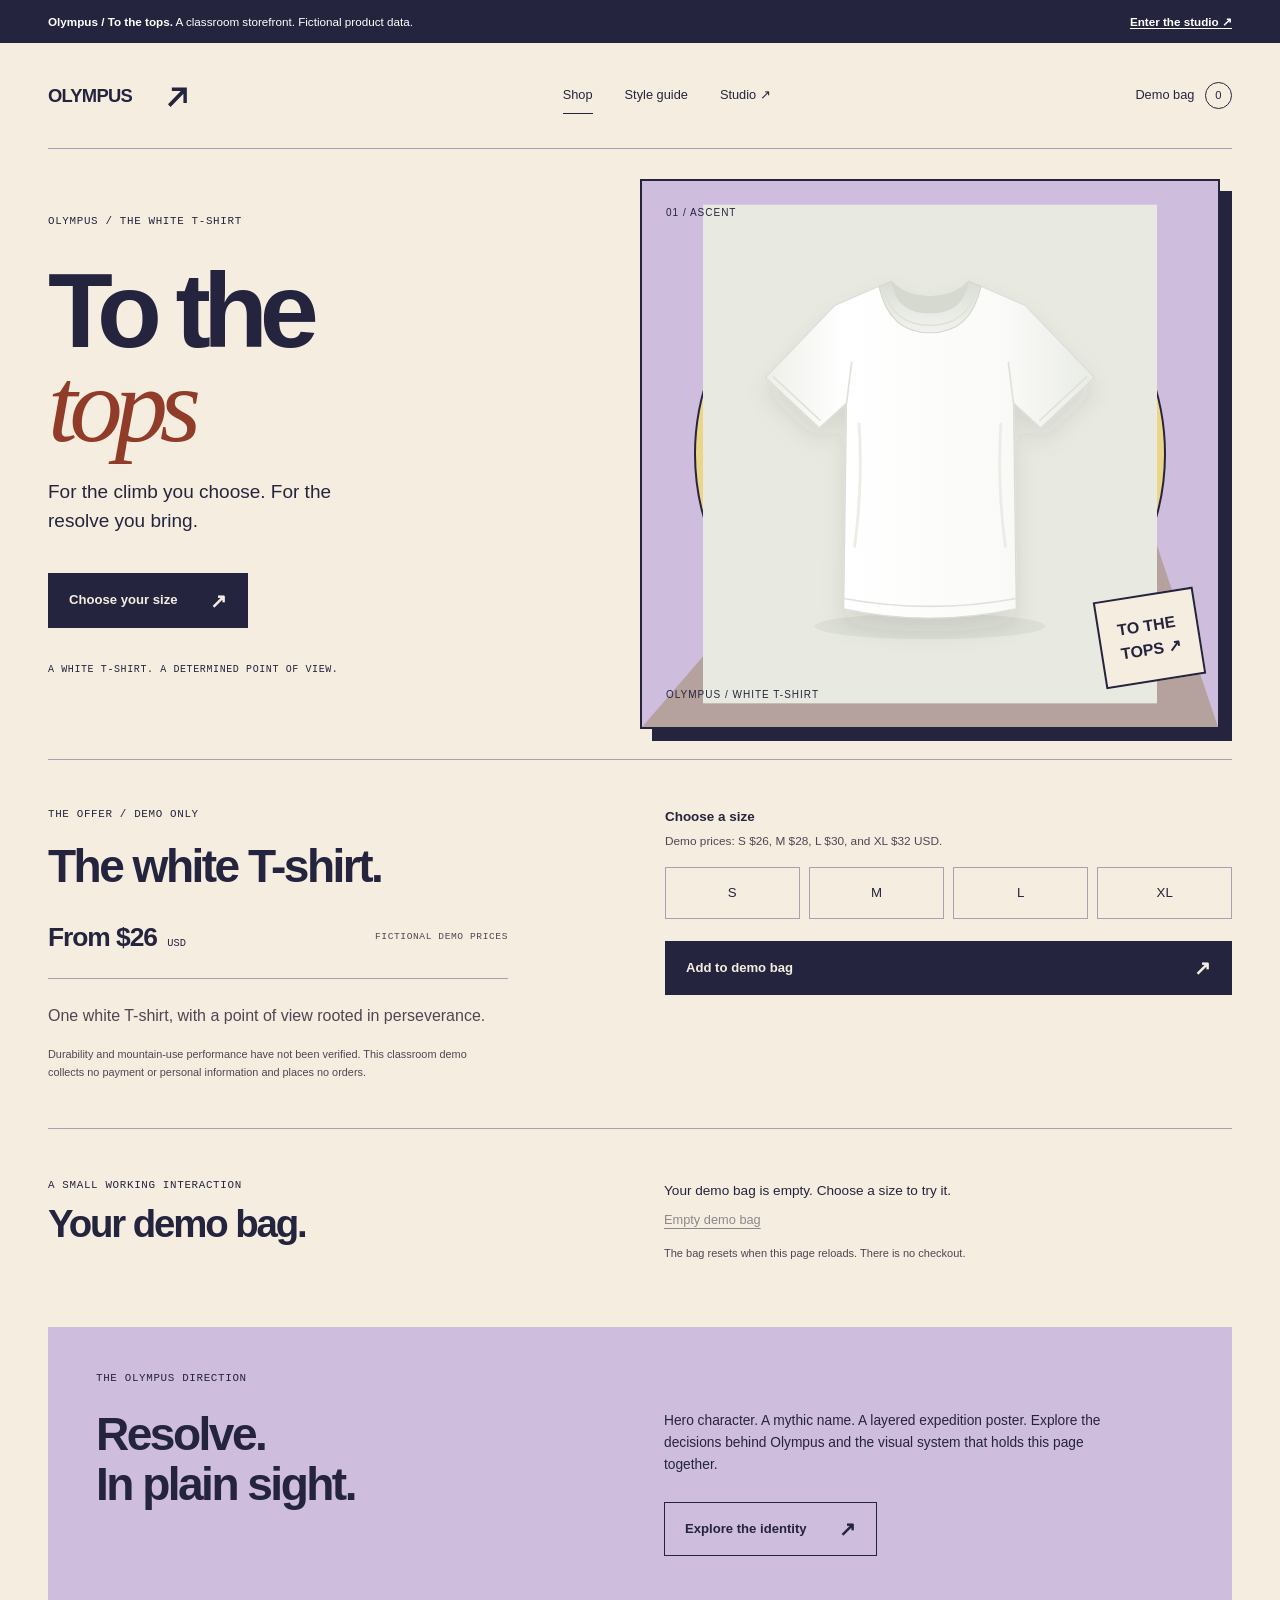
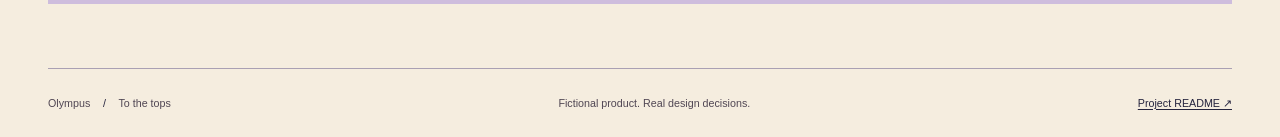
==== commit ad666f44: "Create Olympus postmodernist style alternative" ====
--- a/public/index.html
+++ b/public/index.html
@@ -63,6 +63,7 @@
           </p>
         </div>
         <div class="olympus-art">
+          <span class="olympus-orbit" aria-hidden="true"></span>
           <span class="olympus-ridge" aria-hidden="true"></span
           ><span class="olympus-number" aria-hidden="true">01 / ASCENT</span
           ><img
@@ -72,7 +73,10 @@
             width="800"
             height="880"
             fetchpriority="high"
-          /><span class="olympus-caption">OLYMPUS / WHITE T-SHIRT</span>
+          /><span class="olympus-caption">OLYMPUS / WHITE T-SHIRT</span
+          ><span class="olympus-stamp" aria-hidden="true"
+            >TO THE<br />TOPS &#8599;</span
+          >
         </div>
       </section>
       <section class="olympus-product wrap" aria-labelledby="offer-title">
@@ -164,9 +168,9 @@
         <h2 id="next-title">Resolve.<br />In plain sight.</h2>
         <div>
           <p>
-            Hero character. A clear grid. An upward gesture. Explore the
-            decisions behind Olympus and the visual system that holds this page
-            together.
+            Hero character. A mythic name. A layered expedition poster. Explore
+            the decisions behind Olympus and the visual system that holds this
+            page together.
           </p>
           <a class="button button-secondary" href="styleguide.html"
             >Explore the identity <span aria-hidden="true">&#8599;</span></a
--- a/public/styles.css
+++ b/public/styles.css
@@ -1,11 +1,11 @@
-/* Olympus modernist identity: shared tokens for storefront, guide and studio. */
+/* Olympus postmodernist identity: shared tokens for storefront, guide and studio. */
 :root {
-  --color-paper: #f5f2e9;
-  --color-ink: #172925;
-  --color-muted: #526158;
-  --color-line: #abb4a8;
-  --color-accent: #a34217;
-  --color-soft: #dbe1d4;
+  --color-paper: #f5eddf;
+  --color-ink: #25243e;
+  --color-muted: #504653;
+  --color-line: #aaa0b3;
+  --color-accent: #913b29;
+  --color-soft: #cebddd;
   --color-white: #fff;
   --color-danger: #992e28;
   --font-body: arial, helvetica, sans-serif;
@@ -1295,11 +1295,13 @@
   }
 }
 
-/* Olympus: selected modernist identity, shared by all three project pages. */
+/* Olympus: alternative postmodernist identity, shared by all three project pages. */
 h1 em,
 .type-display em {
   color: var(--color-accent);
-  font-style: normal;
+  font-family: Georgia, "Times New Roman", serif;
+  font-weight: 400;
+  font-style: italic;
 }
 
 .olympus-hero {
@@ -1341,12 +1343,16 @@
   display: grid;
   place-items: center;
   isolation: isolate;
+  border: 2px solid var(--color-ink);
+  box-shadow: 12px 12px 0 var(--color-ink);
+  margin: 30px 12px 30px 0;
 }
 
 .olympus-ridge {
   position: absolute;
   inset: 0;
-  background: #b9c5af;
+  background: #ac9683;
+  opacity: 0.7;
   clip-path: polygon(0 100%, 72% 12%, 100% 100%);
 }
 
@@ -1426,3 +1432,25 @@
     gap: 28px;
   }
 }
+
+.olympus-orbit {
+  position: absolute;
+  width: 82%;
+  aspect-ratio: 1;
+  border: 2px solid var(--color-ink);
+  border-radius: 50%;
+  background: #ead589;
+}
+
+.olympus-stamp {
+  position: absolute;
+  z-index: 2;
+  right: 18px;
+  bottom: 45px;
+  padding: 18px;
+  border: 2px solid var(--color-ink);
+  background: var(--color-paper);
+  font-weight: 900;
+  line-height: 1.5;
+  transform: rotate(-9deg);
+}
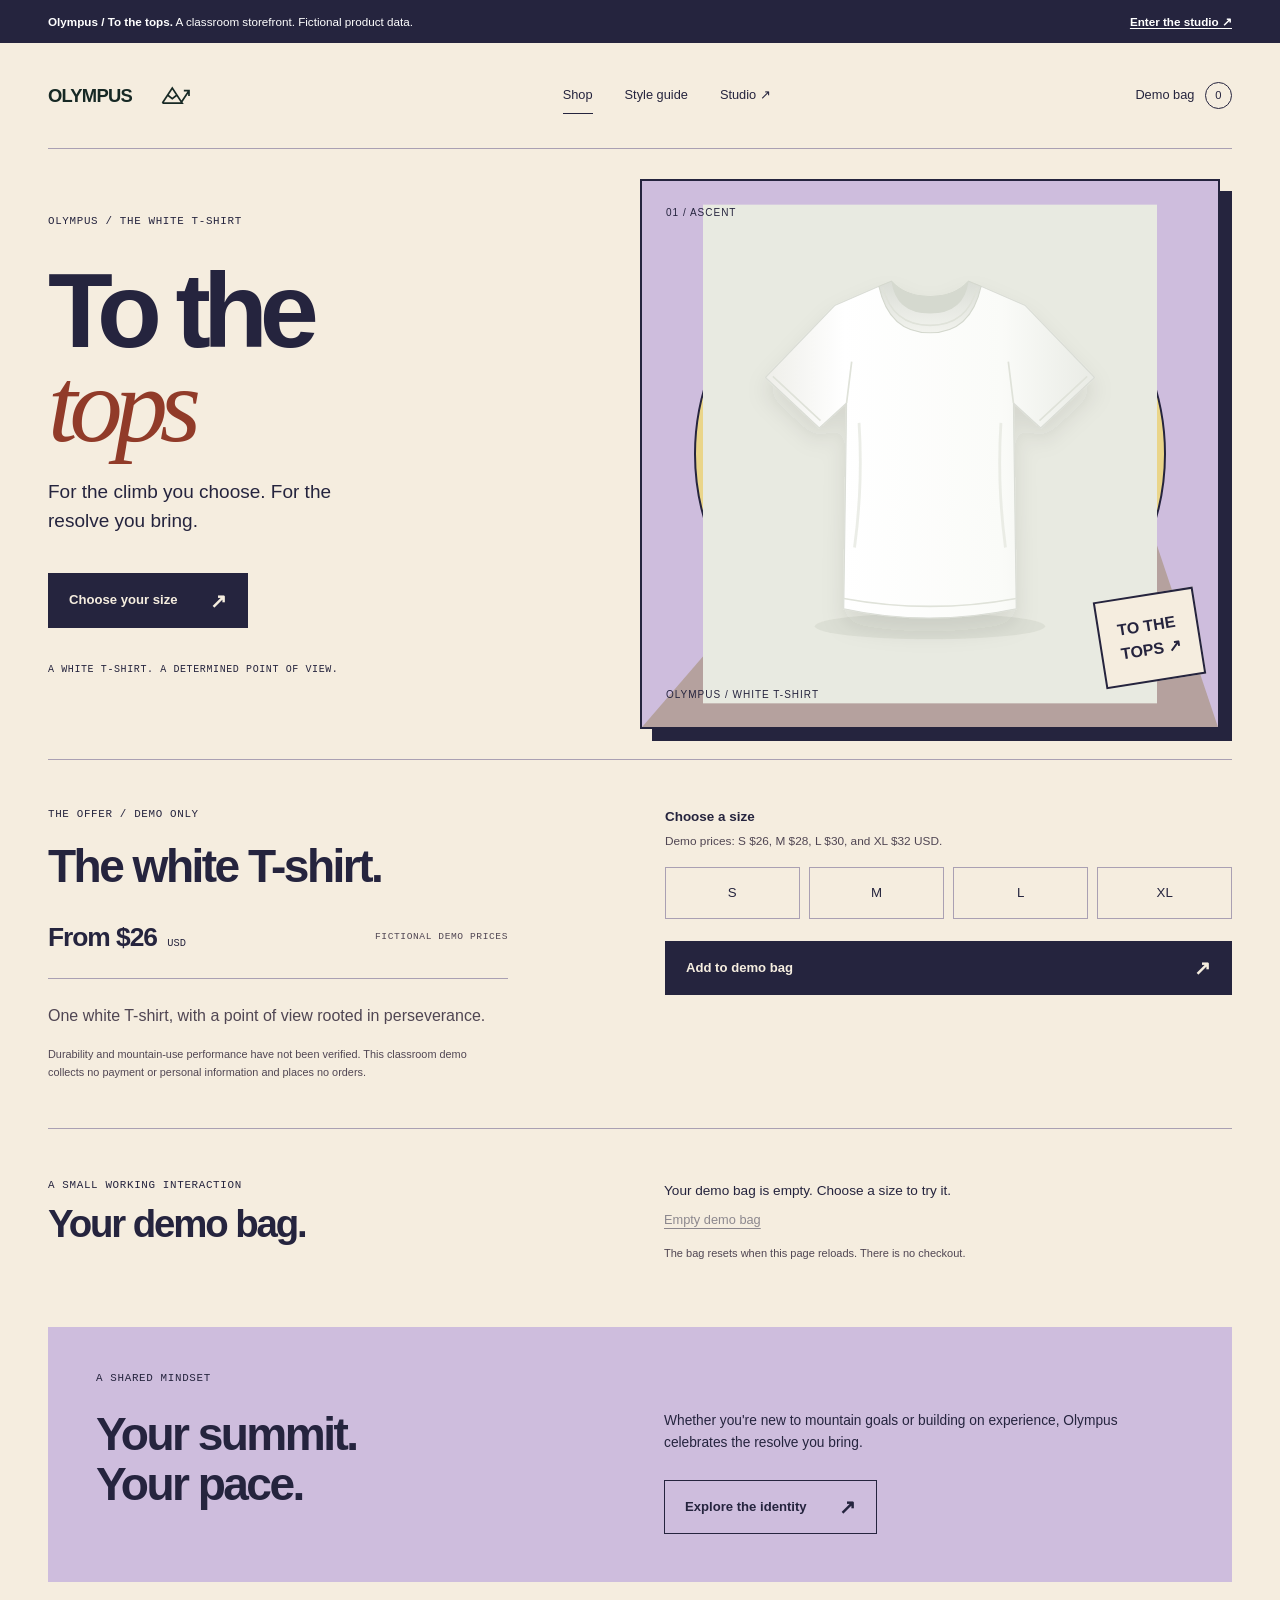
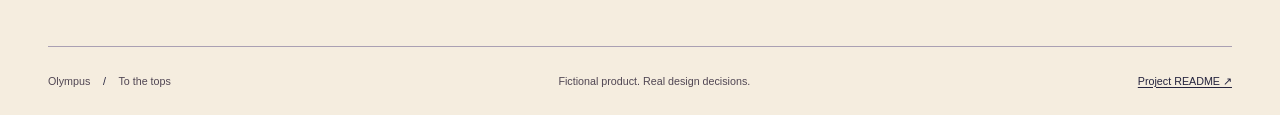
==== commit 9e737ceb: "Apply inclusive unity message to postmodernist storefront" ====
--- a/public/index.html
+++ b/public/index.html
@@ -164,13 +164,12 @@
         </div>
       </section>
       <section class="starter-next wrap" aria-labelledby="next-title">
-        <p class="eyebrow">THE OLYMPUS DIRECTION</p>
-        <h2 id="next-title">Resolve.<br />In plain sight.</h2>
+        <p class="eyebrow">A SHARED MINDSET</p>
+        <h2 id="next-title">Your summit.<br />Your pace.</h2>
         <div>
           <p>
-            Hero character. A mythic name. A layered expedition poster. Explore
-            the decisions behind Olympus and the visual system that holds this
-            page together.
+            Whether you're new to mountain goals or building on experience,
+            Olympus celebrates the resolve you bring.
           </p>
           <a class="button button-secondary" href="styleguide.html"
             >Explore the identity <span aria-hidden="true">&#8599;</span></a
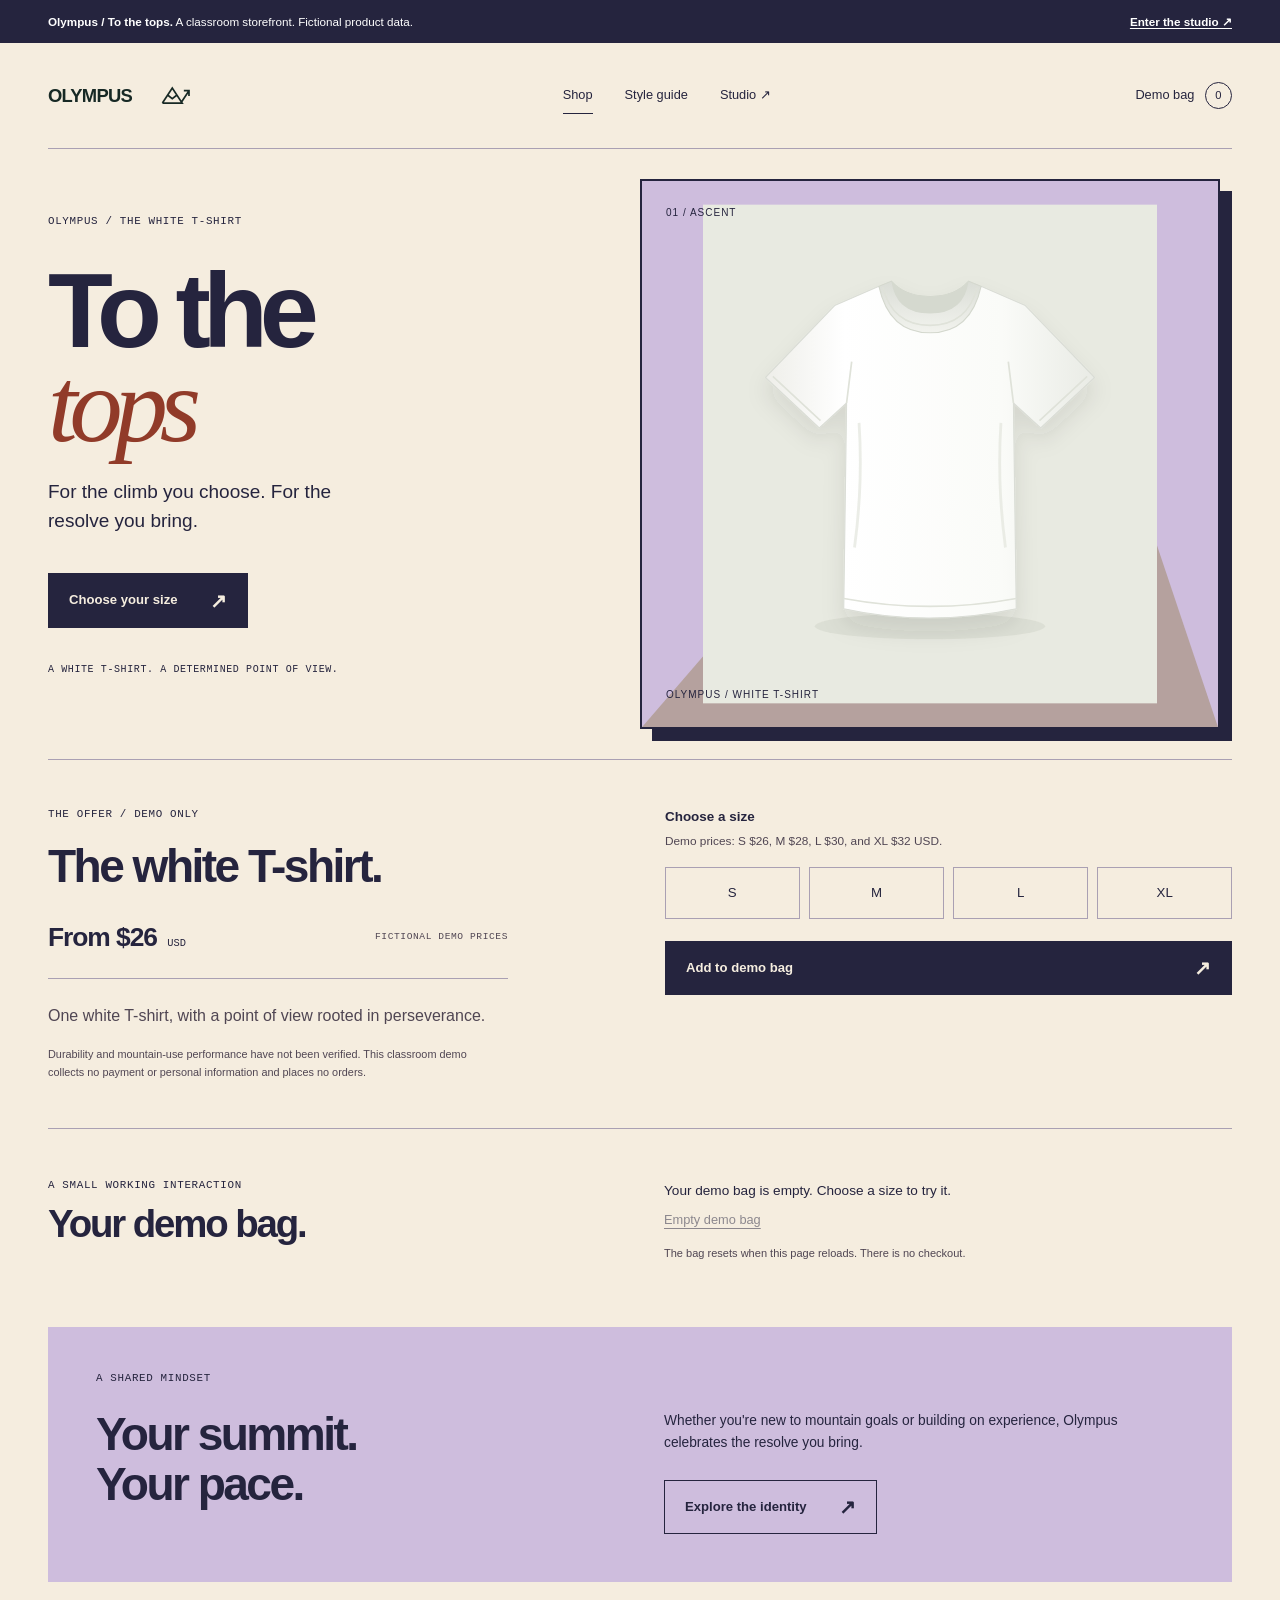
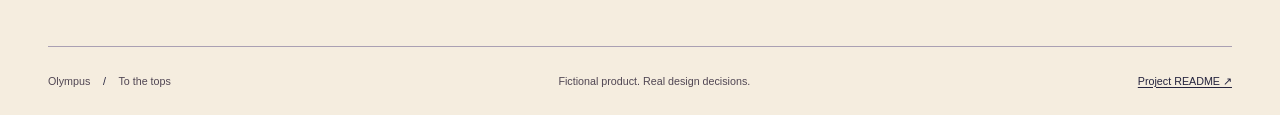
==== commit 898883ba: "Apply inclusive unity message to modernist storefront" ====
--- a/public/index.html
+++ b/public/index.html
@@ -63,7 +63,6 @@
           </p>
         </div>
         <div class="olympus-art">
-          <span class="olympus-orbit" aria-hidden="true"></span>
           <span class="olympus-ridge" aria-hidden="true"></span
           ><span class="olympus-number" aria-hidden="true">01 / ASCENT</span
           ><img
@@ -73,10 +72,7 @@
             width="800"
             height="880"
             fetchpriority="high"
-          /><span class="olympus-caption">OLYMPUS / WHITE T-SHIRT</span
-          ><span class="olympus-stamp" aria-hidden="true"
-            >TO THE<br />TOPS &#8599;</span
-          >
+          /><span class="olympus-caption">OLYMPUS / WHITE T-SHIRT</span>
         </div>
       </section>
       <section class="olympus-product wrap" aria-labelledby="offer-title">
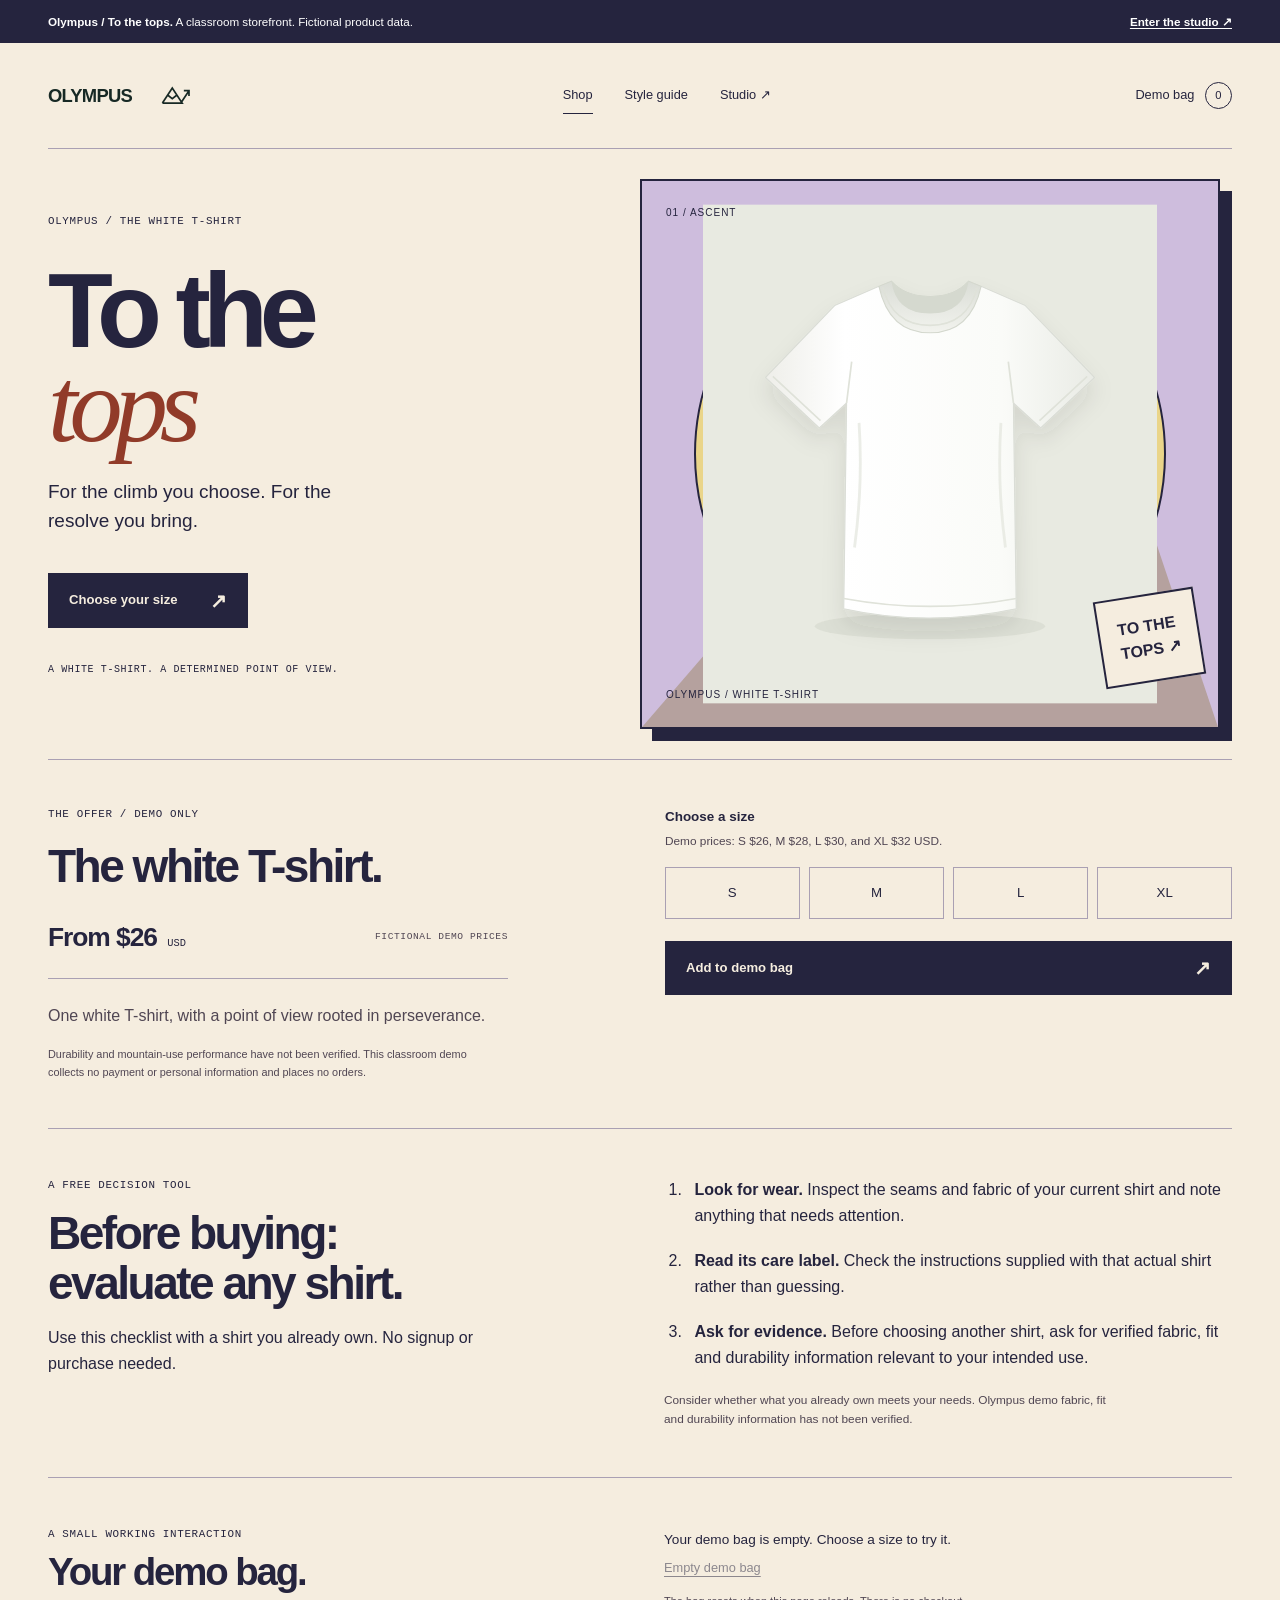
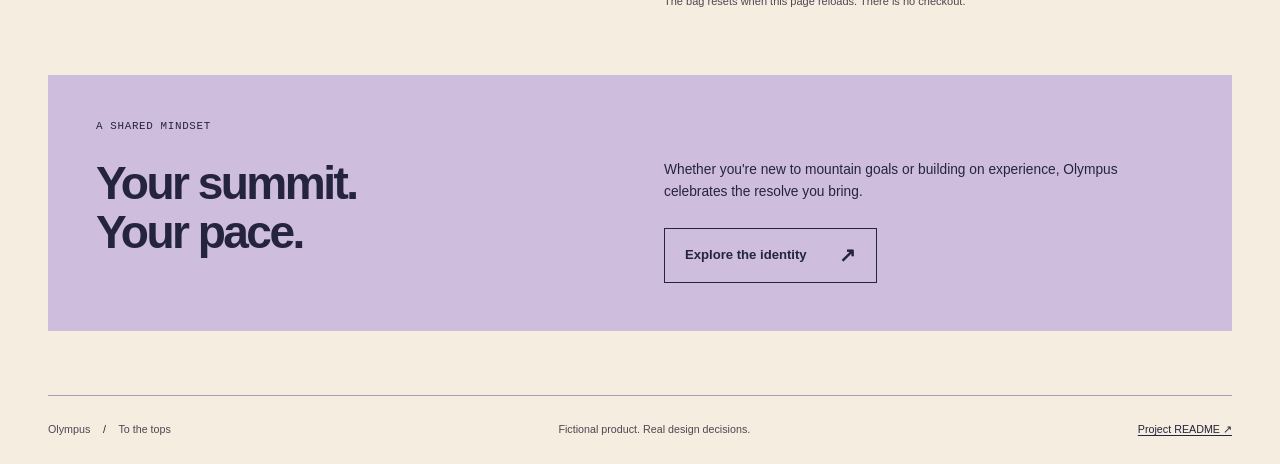
==== commit bc0b4c0f: "Add free shirt-evaluation checklist to postmodernist storefront" ====
--- a/public/index.html
+++ b/public/index.html
@@ -63,6 +63,7 @@
           </p>
         </div>
         <div class="olympus-art">
+          <span class="olympus-orbit" aria-hidden="true"></span>
           <span class="olympus-ridge" aria-hidden="true"></span
           ><span class="olympus-number" aria-hidden="true">01 / ASCENT</span
           ><img
@@ -72,7 +73,10 @@
             width="800"
             height="880"
             fetchpriority="high"
-          /><span class="olympus-caption">OLYMPUS / WHITE T-SHIRT</span>
+          /><span class="olympus-caption">OLYMPUS / WHITE T-SHIRT</span
+          ><span class="olympus-stamp" aria-hidden="true"
+            >TO THE<br />TOPS &#8599;</span
+          >
         </div>
       </section>
       <section class="olympus-product wrap" aria-labelledby="offer-title">
@@ -132,6 +136,41 @@
         </form>
       </section>
       <section
+        id="shirt-checklist"
+        class="evaluation-section wrap"
+        aria-labelledby="evaluation-title"
+      >
+        <div>
+          <p class="eyebrow">A FREE DECISION TOOL</p>
+          <h2 id="evaluation-title">Before buying:<br />evaluate any shirt.</h2>
+          <p>
+            Use this checklist with a shirt you already own. No signup or
+            purchase needed.
+          </p>
+        </div>
+        <div>
+          <ol>
+            <li>
+              <strong>Look for wear.</strong> Inspect the seams and fabric of
+              your current shirt and note anything that needs attention.
+            </li>
+            <li>
+              <strong>Read its care label.</strong> Check the instructions
+              supplied with that actual shirt rather than guessing.
+            </li>
+            <li>
+              <strong>Ask for evidence.</strong> Before choosing another shirt,
+              ask for verified fabric, fit and durability information relevant
+              to your intended use.
+            </li>
+          </ol>
+          <p class="field-help">
+            Consider whether what you already own meets your needs. Olympus demo
+            fabric, fit and durability information has not been verified.
+          </p>
+        </div>
+      </section>
+      <section
         id="demo-bag"
         class="bag-section wrap"
         aria-labelledby="bag-title"
--- a/public/styles.css
+++ b/public/styles.css
@@ -1454,3 +1454,37 @@
   line-height: 1.5;
   transform: rotate(-9deg);
 }
+
+.evaluation-section {
+  display: grid;
+  grid-template-columns: 1fr 1fr;
+  gap: 3rem;
+  padding-block: 3rem;
+  border-top: 1px solid var(--color-line);
+}
+
+.evaluation-section h2 {
+  margin: 1rem 0;
+}
+
+.evaluation-section ol {
+  margin: 0;
+  padding-left: 1.4rem;
+}
+
+.evaluation-section li {
+  padding-left: 0.5rem;
+  margin-bottom: 1.25rem;
+}
+
+.evaluation-section p {
+  max-width: 460px;
+}
+
+@media (width <= 760px) {
+  .evaluation-section {
+    grid-template-columns: 1fr;
+    gap: 1.5rem;
+    padding-block: 2rem;
+  }
+}
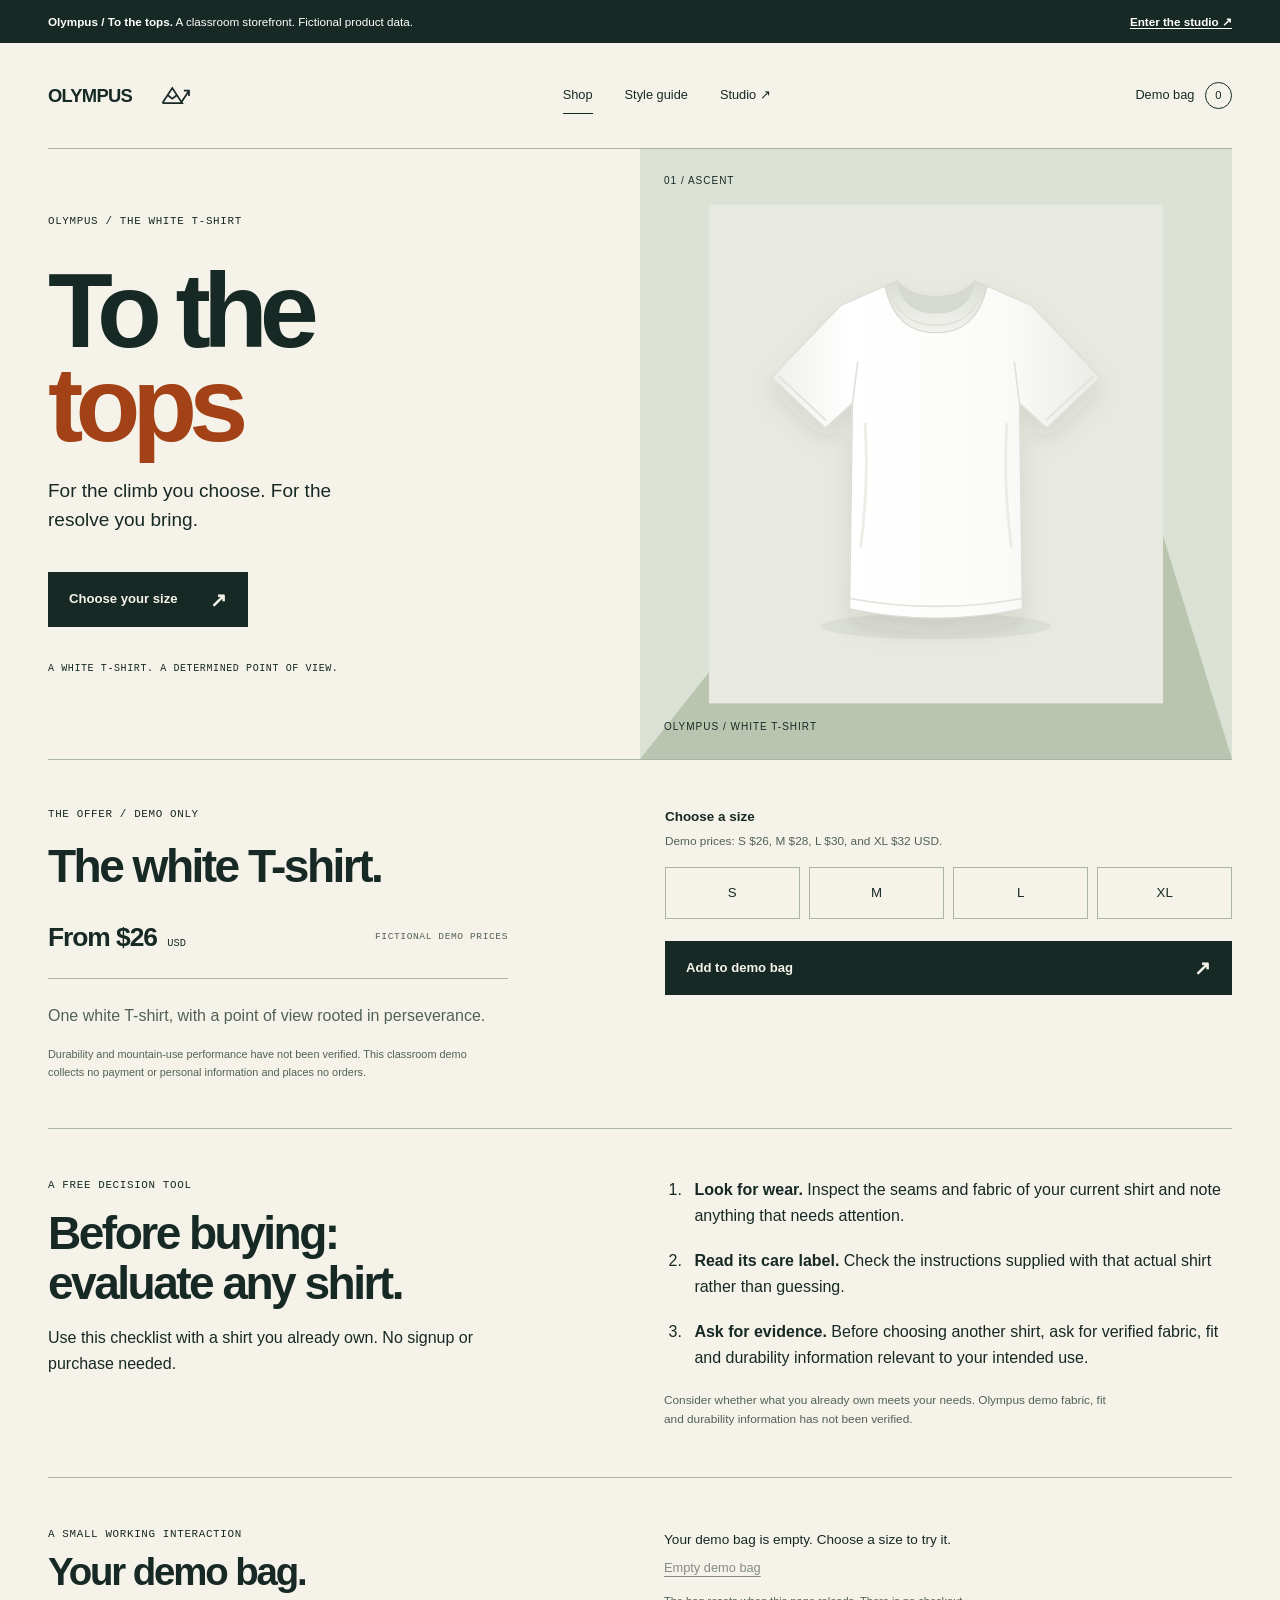
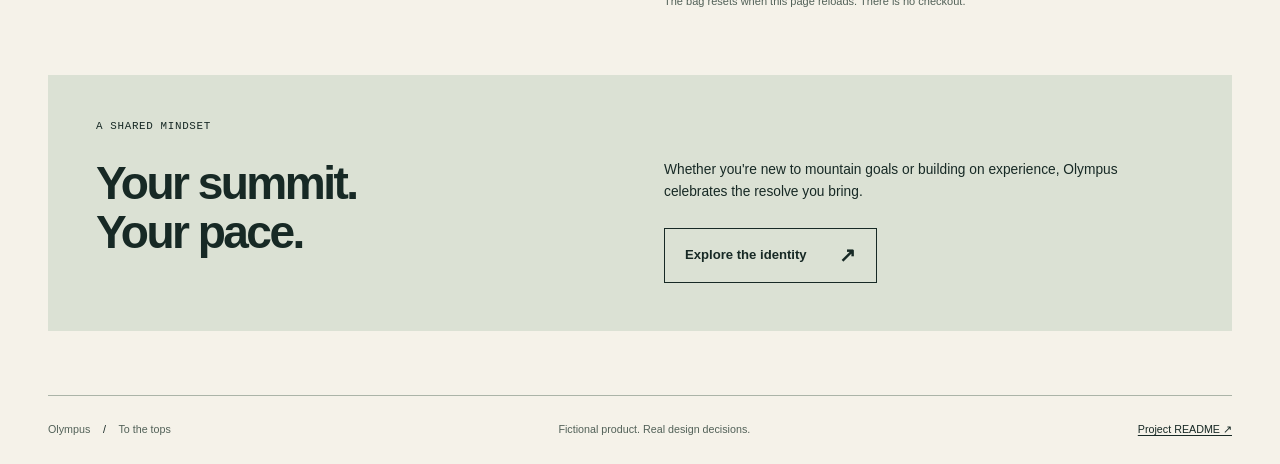
==== commit febdfc1f: "Add free shirt-evaluation checklist to modernist storefront" ====
--- a/public/index.html
+++ b/public/index.html
@@ -63,7 +63,6 @@
           </p>
         </div>
         <div class="olympus-art">
-          <span class="olympus-orbit" aria-hidden="true"></span>
           <span class="olympus-ridge" aria-hidden="true"></span
           ><span class="olympus-number" aria-hidden="true">01 / ASCENT</span
           ><img
@@ -73,10 +72,7 @@
             width="800"
             height="880"
             fetchpriority="high"
-          /><span class="olympus-caption">OLYMPUS / WHITE T-SHIRT</span
-          ><span class="olympus-stamp" aria-hidden="true"
-            >TO THE<br />TOPS &#8599;</span
-          >
+          /><span class="olympus-caption">OLYMPUS / WHITE T-SHIRT</span>
         </div>
       </section>
       <section class="olympus-product wrap" aria-labelledby="offer-title">
--- a/public/styles.css
+++ b/public/styles.css
@@ -1,11 +1,11 @@
-/* Olympus postmodernist identity: shared tokens for storefront, guide and studio. */
+/* Olympus modernist identity: shared tokens for storefront, guide and studio. */
 :root {
-  --color-paper: #f5eddf;
-  --color-ink: #25243e;
-  --color-muted: #504653;
-  --color-line: #aaa0b3;
-  --color-accent: #913b29;
-  --color-soft: #cebddd;
+  --color-paper: #f5f2e9;
+  --color-ink: #172925;
+  --color-muted: #526158;
+  --color-line: #abb4a8;
+  --color-accent: #a34217;
+  --color-soft: #dbe1d4;
   --color-white: #fff;
   --color-danger: #992e28;
   --font-body: arial, helvetica, sans-serif;
@@ -1295,13 +1295,11 @@
   }
 }
 
-/* Olympus: alternative postmodernist identity, shared by all three project pages. */
+/* Olympus: selected modernist identity, shared by all three project pages. */
 h1 em,
 .type-display em {
   color: var(--color-accent);
-  font-family: Georgia, "Times New Roman", serif;
-  font-weight: 400;
-  font-style: italic;
+  font-style: normal;
 }
 
 .olympus-hero {
@@ -1343,16 +1341,12 @@
   display: grid;
   place-items: center;
   isolation: isolate;
-  border: 2px solid var(--color-ink);
-  box-shadow: 12px 12px 0 var(--color-ink);
-  margin: 30px 12px 30px 0;
 }
 
 .olympus-ridge {
   position: absolute;
   inset: 0;
-  background: #ac9683;
-  opacity: 0.7;
+  background: #b9c5af;
   clip-path: polygon(0 100%, 72% 12%, 100% 100%);
 }
 
@@ -1433,28 +1427,6 @@
   }
 }
 
-.olympus-orbit {
-  position: absolute;
-  width: 82%;
-  aspect-ratio: 1;
-  border: 2px solid var(--color-ink);
-  border-radius: 50%;
-  background: #ead589;
-}
-
-.olympus-stamp {
-  position: absolute;
-  z-index: 2;
-  right: 18px;
-  bottom: 45px;
-  padding: 18px;
-  border: 2px solid var(--color-ink);
-  background: var(--color-paper);
-  font-weight: 900;
-  line-height: 1.5;
-  transform: rotate(-9deg);
-}
-
 .evaluation-section {
   display: grid;
   grid-template-columns: 1fr 1fr;
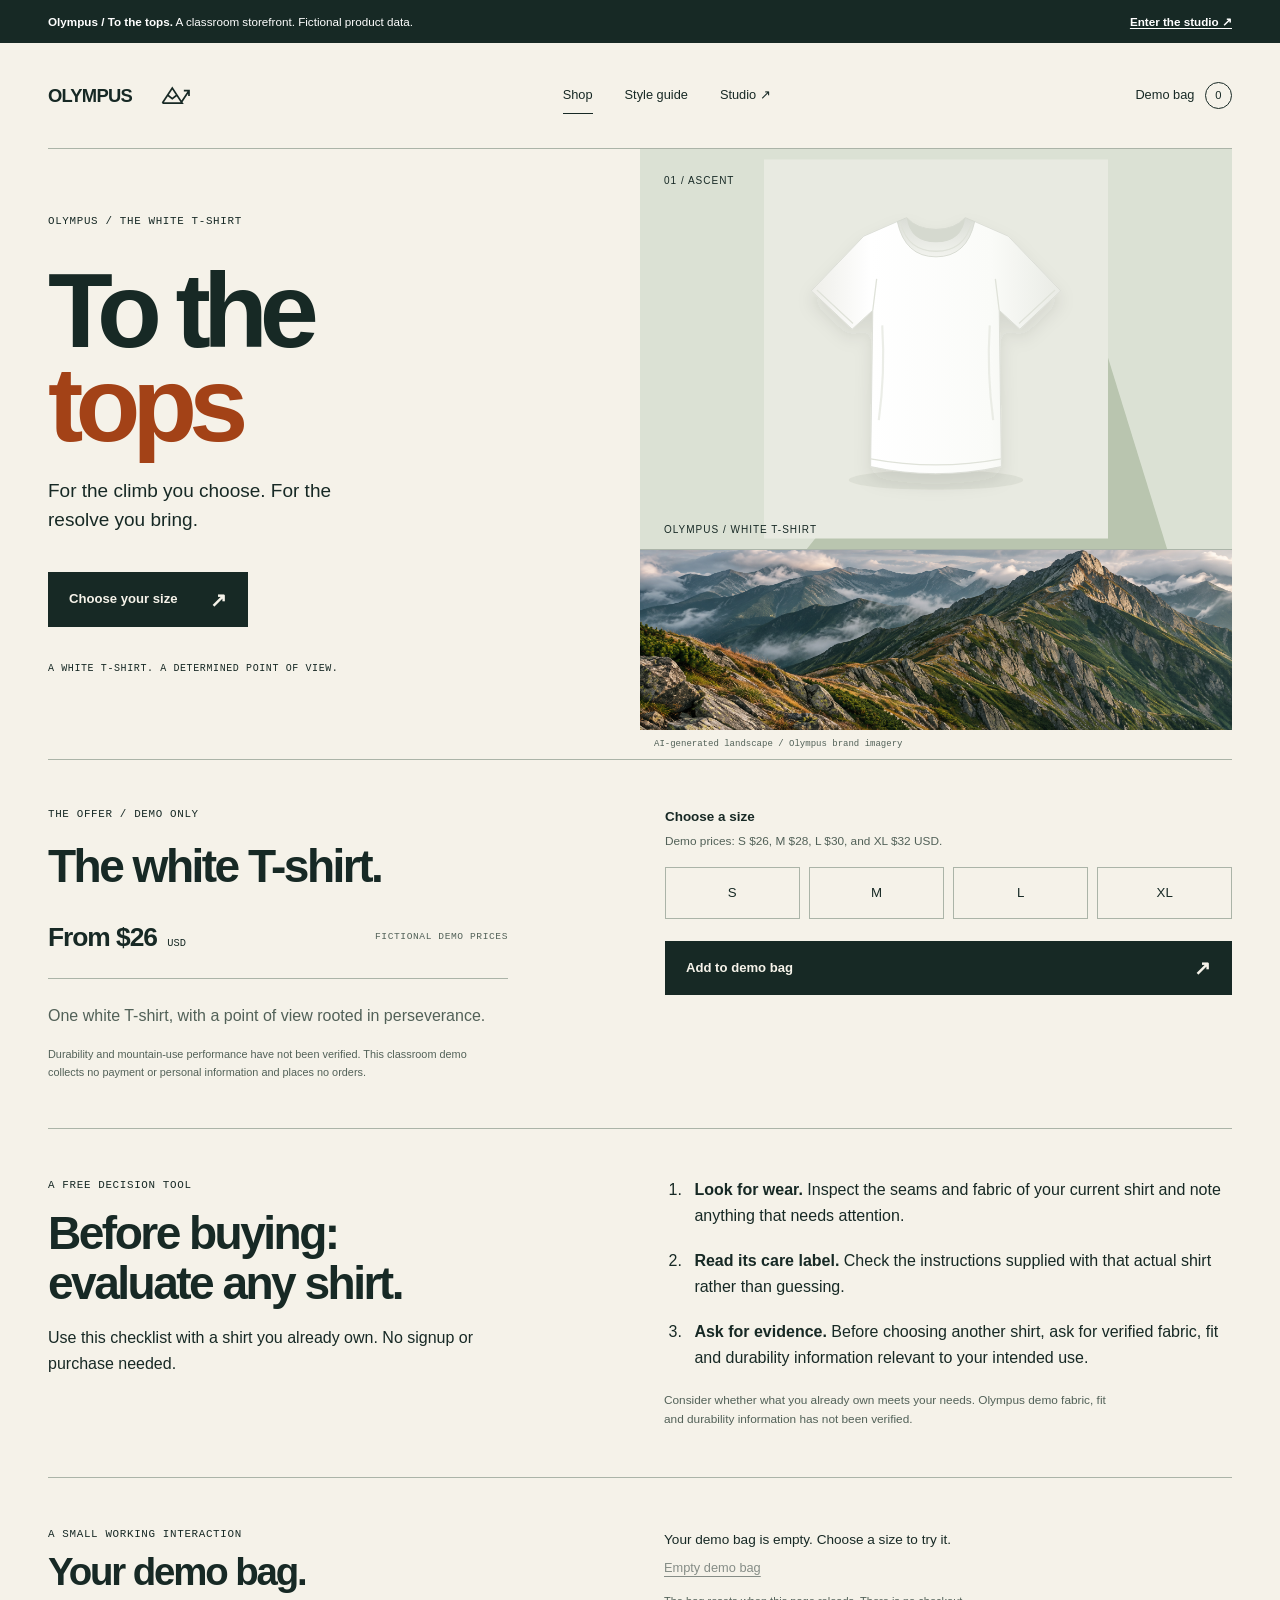
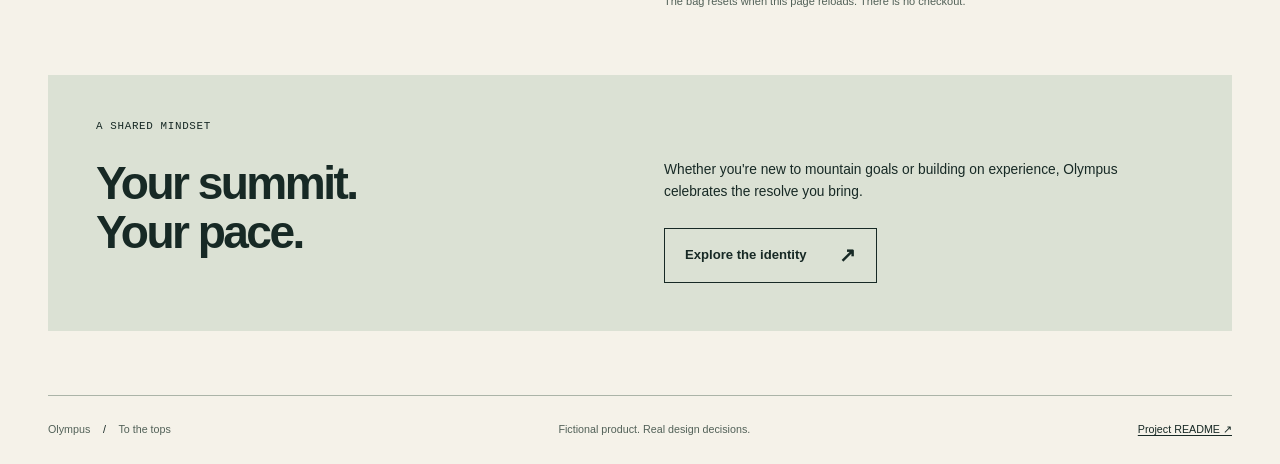
==== commit 998329a7: "Add mountain landscape to modernist hero and style guide" ====
--- a/public/index.html
+++ b/public/index.html
@@ -73,6 +73,17 @@
             height="880"
             fetchpriority="high"
           /><span class="olympus-caption">OLYMPUS / WHITE T-SHIRT</span>
+          <figure class="olympus-landscape">
+            <img
+              src="assets/mountain-ridge.png"
+              alt="A sunlit rocky summit above layered alpine ridges and drifting cloud"
+              width="2172"
+              height="724"
+            />
+            <figcaption>
+              AI-generated landscape / Olympus brand imagery
+            </figcaption>
+          </figure>
         </div>
       </section>
       <section class="olympus-product wrap" aria-labelledby="offer-title">
--- a/public/styles.css
+++ b/public/styles.css
@@ -1335,6 +1335,7 @@
 }
 
 .olympus-art {
+  grid-template-rows: minmax(0, 1fr) auto;
   position: relative;
   overflow: hidden;
   background: var(--color-soft);
@@ -1353,7 +1354,7 @@
 .olympus-art .shirt-image {
   position: relative;
   width: 85%;
-  height: 500px;
+  height: 380px;
   z-index: 1;
   object-fit: contain;
 }
@@ -1372,7 +1373,7 @@
 }
 
 .olympus-caption {
-  bottom: 24px;
+  bottom: 221px;
 }
 
 .olympus-product {
@@ -1419,7 +1420,7 @@
   }
 
   .olympus-art .shirt-image {
-    height: 350px;
+    height: 320px;
   }
 
   .olympus-product {
@@ -1460,3 +1461,52 @@
     padding-block: 2rem;
   }
 }
+
+/* Mountain imagery fills the selected modernist hero's lower image panel. */
+.olympus-landscape {
+  position: relative;
+  z-index: 2;
+  width: 100%;
+  margin: 0;
+  align-self: end;
+  border-top: 1px solid var(--color-line);
+}
+
+.olympus-landscape img {
+  width: 100%;
+  height: 180px;
+  object-fit: cover;
+  object-position: 65% 45%;
+}
+
+.olympus-landscape figcaption {
+  padding: 8px 14px;
+  background: var(--color-paper);
+  color: var(--color-muted);
+  font-family: var(--font-mono);
+  font-size: 9px;
+  line-height: 1.5;
+}
+
+.landscape-sample {
+  margin: 0;
+}
+
+.landscape-sample img {
+  width: 100%;
+  height: auto;
+}
+
+.landscape-sample figcaption {
+  margin-top: 1rem;
+}
+
+@media (width <= 760px) {
+  .olympus-landscape img {
+    height: 150px;
+  }
+
+  .olympus-caption {
+    bottom: 191px;
+  }
+}
